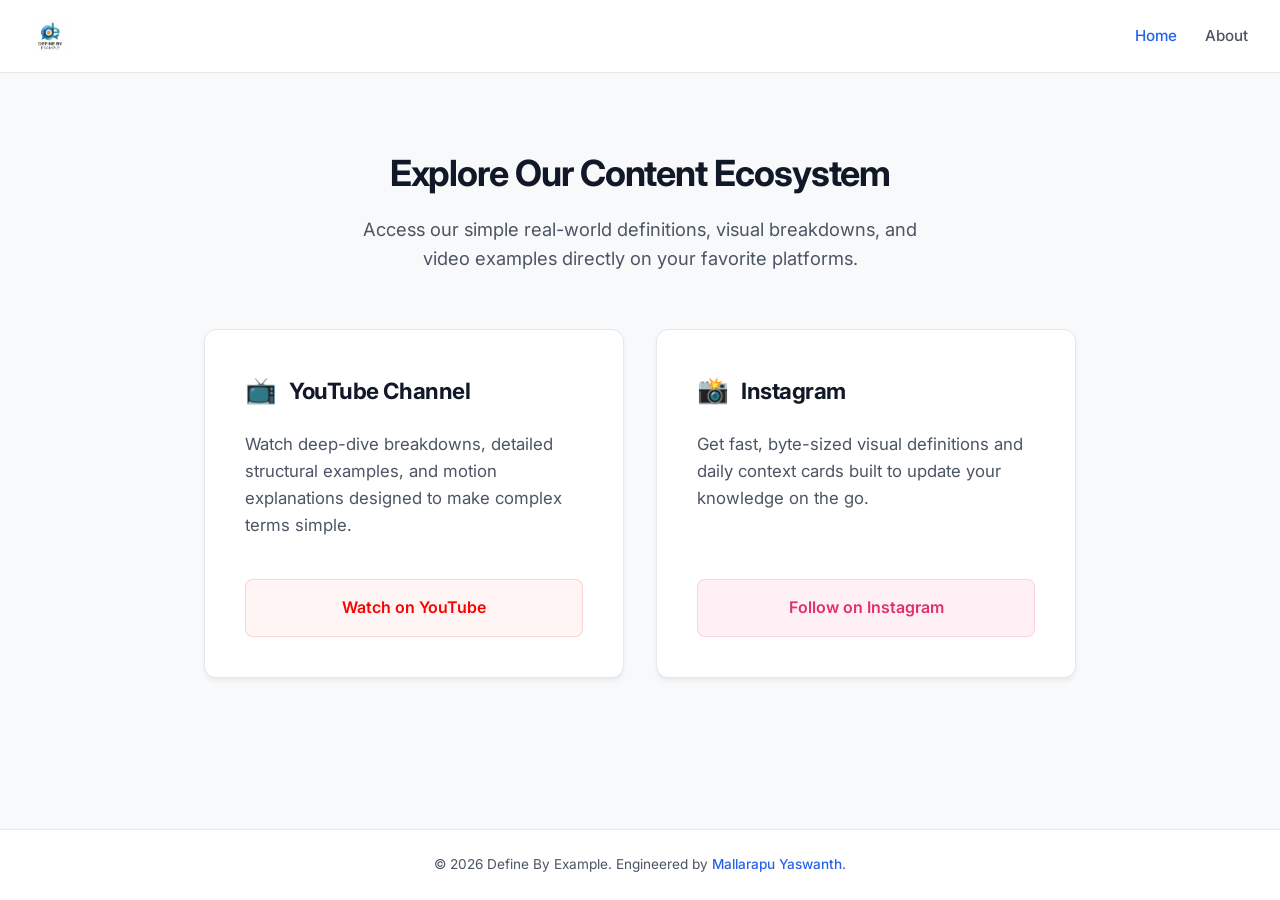
==== index.html @ a4dd6fcd "Update index.html" ====
<!DOCTYPE html>
<html lang="en">
<head>
    <meta charset="UTF-8">
    <meta name="viewport" content="width=device-width, initial-scale=1.0">
    <title>Define By Example — Visual Content Hub</title>
    
    <link rel="icon" type="image/png" href="favicon.png">
    <link rel="apple-touch-icon" href="favicon.png">

    <link rel="preconnect" href="https://fonts.googleapis.com">
    <link rel="preconnect" href="https://fonts.gstatic.com" crossorigin>
    <link href="https://fonts.googleapis.com/css2?family=Inter:wght@400;500;600;700&display=swap" rel="stylesheet">
    <!-- Google tag (gtag.js) -->
<script async src="https://www.googletagmanager.com/gtag/js?id=G-FHXENYS20K"></script>
<script>
  window.dataLayer = window.dataLayer || [];
  function gtag(){dataLayer.push(arguments);}
  gtag('js', new Date());

  gtag('config', 'G-FHXENYS20K');
</script>
    <style>
        /* Modern Premium White/Light Theme (European Minimalist Design) */
        :root {
            --bg-color: #f8f9fa;
            --card-bg: #ffffff;
            --text-primary: #111827;
            --text-secondary: #4b5563;
            --text-tertiary: #9ca3af;
            --accent-color: #2563eb; 
            --accent-hover: #1d4ed8;
            --border-color: #e5e7eb;
            --instagram-color: #e1306c;
            --youtube-color: #ff0000;
            --shadow: 0 4px 6px -1px rgba(0, 0, 0, 0.05), 0 2px 4px -1px rgba(0, 0, 0, 0.03);
            --radius: 12px;
        }

        * {
            box-sizing: border-box;
            margin: 0;
            padding: 0;
        }

        body {
            font-family: 'Inter', -apple-system, BlinkMacSystemFont, "Segoe UI", Roboto, sans-serif;
            background-color: var(--bg-color);
            color: var(--text-primary);
            line-height: 1.6;
            display: flex;
            flex-direction: column;
            min-height: 100vh;
        }

        /* Header Navigation */
        header {
            background-color: var(--card-bg);
            border-bottom: 1px solid var(--border-color);
            padding: 1.25rem 2rem;
            display: flex;
            justify-content: space-between;
            align-items: center;
        }

        .logo-container {
            display: flex;
            align-items: center;
            text-decoration: none;
        }

        .site-logo {
            height: 32px;
            width: auto; 
            display: block;
            object-fit: contain;
        }

        nav a {
            color: var(--text-secondary);
            text-decoration: none;
            margin-left: 1.5rem;
            font-weight: 500;
            font-size: 0.95rem;
            transition: color 0.2s ease;
        }

        nav a:hover, nav a.active {
            color: var(--accent-color);
        }

        /* Main Container */
        main {
            flex: 1;
            max-width: 920px;
            width: 100%;
            margin: 0 auto;
            padding: 4.5rem 1.5rem;
            display: flex;
            flex-direction: column;
            gap: 3.5rem;
        }

        /* Hero Text */
        .hero {
            text-align: center;
        }

        .hero h1 {
            font-size: 2.25rem;
            font-weight: 700;
            letter-spacing: -0.03em;
            color: var(--text-primary);
            margin-bottom: 0.75rem;
        }

        .hero p {
            font-size: 1.15rem;
            color: var(--text-secondary);
            max-width: 600px;
            margin: 0 auto;
        }

        /* Content Hub Grid Layout */
        .content-grid {
            display: grid;
            grid-template-columns: repeat(auto-fit, minmax(340px, 1fr));
            gap: 2rem;
        }

        /* Minimalist Platform Cards */
        .platform-card {
            background-color: var(--card-bg);
            border: 1px solid var(--border-color);
            border-radius: var(--radius);
            padding: 2.5rem;
            box-shadow: var(--shadow);
            display: flex;
            flex-direction: column;
            justify-content: space-between;
            transition: transform 0.2s ease, box-shadow 0.2s ease;
        }

        .platform-card:hover {
            transform: translateY(-4px);
            box-shadow: 0 12px 20px -3px rgba(0, 0, 0, 0.06);
        }

        .card-header {
            display: flex;
            align-items: center;
            gap: 0.75rem;
            margin-bottom: 1.25rem;
        }

        .platform-icon {
            font-size: 1.6rem;
            font-weight: 700;
        }

        .platform-card.instagram .platform-icon {
            color: var(--instagram-color);
        }

        .platform-card.youtube .platform-icon {
            color: var(--youtube-color);
        }

        .platform-title {
            font-size: 1.4rem;
            font-weight: 700;
            letter-spacing: -0.02em;
        }

        .platform-description {
            color: var(--text-secondary);
            font-size: 1.05rem;
            margin-bottom: 2.5rem;
            min-height: 75px;
        }

        /* Action Buttons */
        .platform-btn {
            display: inline-flex;
            align-items: center;
            justify-content: center;
            padding: 0.95rem 1.5rem;
            font-size: 1rem;
            font-weight: 600;
            border-radius: 8px;
            text-decoration: none;
            transition: background-color 0.2s ease, color 0.2s ease;
            text-align: center;
        }

        .instagram-btn {
            background-color: #fff0f5;
            color: var(--instagram-color);
            border: 1px solid rgba(225, 48, 108, 0.15);
        }

        .instagram-btn:hover {
            background-color: var(--instagram-color);
            color: #ffffff;
        }

        .youtube-btn {
            background-color: #fff5f5;
            color: var(--youtube-color);
            border: 1px solid rgba(255, 0, 0, 0.15);
        }

        .youtube-btn:hover {
            background-color: var(--youtube-color);
            color: #ffffff;
        }

        /* Footer */
        footer {
            background-color: var(--card-bg);
            border-top: 1px solid var(--border-color);
            padding: 1.5rem;
            text-align: center;
            font-size: 0.85rem;
            color: var(--text-secondary);
        }

        footer a {
            color: var(--accent-color);
            text-decoration: none;
            font-weight: 500;
        }

        footer a:hover {
            text-decoration: underline;
        }
    </style>
</head>
<body>

    <header>
        <a href="index.html" class="logo-container">
            <img src="favicon.png" alt="Define By Example Logo" class="site-logo">
        </a>
        <nav>
            <a href="index.html" class="active">Home</a>
            <a href="about.html">About</a>
        </nav>
    </header>

    <main>
        <div class="hero">
            <h1>Explore Our Content Ecosystem</h1>
            <p>Access our simple real-world definitions, visual breakdowns, and video examples directly on your favorite platforms.</p>
        </div>

        <div class="content-grid">
            
            <div class="platform-card youtube">
                <div>
                    <div class="card-header">
                        <span class="platform-icon">📺</span>
                        <h2 class="platform-title">YouTube Channel</h2>
                    </div>
                    <p class="platform-description">
                        Watch deep-dive breakdowns, detailed structural examples, and motion explanations designed to make complex terms simple.
                    </p>
                </div>
                <a href="https://www.youtube.com/@DefineByExample" target="_blank" class="platform-btn youtube-btn">Watch on YouTube</a>
            </div>

            <div class="platform-card instagram">
                <div>
                    <div class="card-header">
                        <span class="platform-icon">📸</span>
                        <h2 class="platform-title">Instagram</h2>
                    </div>
                    <p class="platform-description">
                        Get fast, byte-sized visual definitions and daily context cards built to update your knowledge on the go.
                    </p>
                </div>
                <a href="https://www.instagram.com/definebyexample/" target="_blank" class="platform-btn instagram-btn">Follow on Instagram</a>
            </div>

        </div>
    </main>

    <footer>
        &copy; 2026 Define By Example. Engineered by <a href="https://github.com/myg-1107" target="_blank">Mallarapu Yaswanth</a>.
    </footer>

</body>
</html>
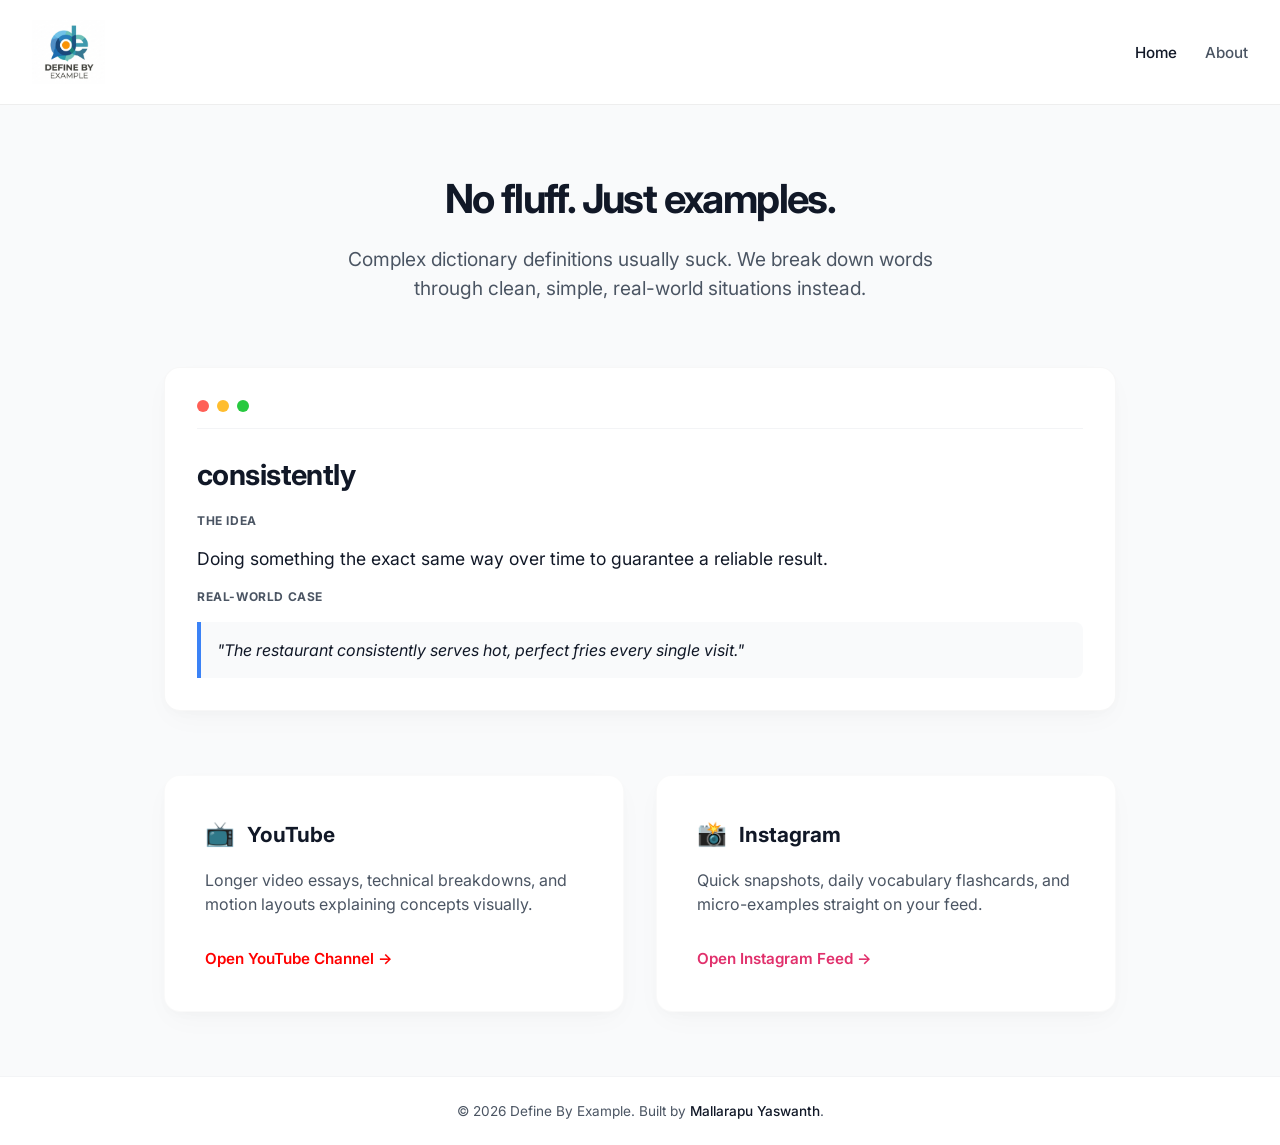
==== commit 96e4f978: "Update index.html" ====
--- a/index.html
+++ b/index.html
@@ -3,14 +3,7 @@
 <head>
     <meta charset="UTF-8">
     <meta name="viewport" content="width=device-width, initial-scale=1.0">
-    <title>Define By Example — Visual Content Hub</title>
-    
-    <link rel="icon" type="image/png" href="favicon.png">
-    <link rel="apple-touch-icon" href="favicon.png">
-
-    <link rel="preconnect" href="https://fonts.googleapis.com">
-    <link rel="preconnect" href="https://fonts.gstatic.com" crossorigin>
-    <link href="https://fonts.googleapis.com/css2?family=Inter:wght@400;500;600;700&display=swap" rel="stylesheet">
+    <title>Define By Example — Simple Real-World Definitions</title>
     <!-- Google tag (gtag.js) -->
 <script async src="https://www.googletagmanager.com/gtag/js?id=G-FHXENYS20K"></script>
 <script>
@@ -20,21 +13,24 @@
 
   gtag('config', 'G-FHXENYS20K');
 </script>
+    <link rel="icon" type="image/png" href="favicon.png">
+    <link rel="apple-touch-icon" href="favicon.png">
+
+    <link rel="preconnect" href="https://fonts.googleapis.com">
+    <link rel="preconnect" href="https://fonts.gstatic.com" crossorigin>
+    <link href="https://fonts.googleapis.com/css2?family=Inter:wght@400;500;600;700&display=swap" rel="stylesheet">
+    
     <style>
-        /* Modern Premium White/Light Theme (European Minimalist Design) */
         :root {
-            --bg-color: #f8f9fa;
+            --bg-color: #f9fafb;
             --card-bg: #ffffff;
             --text-primary: #111827;
             --text-secondary: #4b5563;
-            --text-tertiary: #9ca3af;
-            --accent-color: #2563eb; 
-            --accent-hover: #1d4ed8;
-            --border-color: #e5e7eb;
+            --border-color: #f3f4f6;
             --instagram-color: #e1306c;
             --youtube-color: #ff0000;
-            --shadow: 0 4px 6px -1px rgba(0, 0, 0, 0.05), 0 2px 4px -1px rgba(0, 0, 0, 0.03);
-            --radius: 12px;
+            --shadow: 0 10px 30px -5px rgba(0, 0, 0, 0.03), 0 4px 12px -2px rgba(0, 0, 0, 0.02);
+            --radius: 16px;
         }
 
         * {
@@ -44,19 +40,18 @@
         }
 
         body {
-            font-family: 'Inter', -apple-system, BlinkMacSystemFont, "Segoe UI", Roboto, sans-serif;
+            font-family: 'Inter', sans-serif;
             background-color: var(--bg-color);
             color: var(--text-primary);
-            line-height: 1.6;
+            line-height: 1.5;
             display: flex;
             flex-direction: column;
             min-height: 100vh;
         }
 
-        /* Header Navigation */
         header {
             background-color: var(--card-bg);
-            border-bottom: 1px solid var(--border-color);
+            border-bottom: 1px solid #eee;
             padding: 1.25rem 2rem;
             display: flex;
             justify-content: space-between;
@@ -70,9 +65,8 @@
         }
 
         .site-logo {
-            height: 32px;
-            width: auto; 
-            display: block;
+            height: 64px;
+            width: auto;
             object-fit: contain;
         }
 
@@ -86,136 +80,161 @@
         }
 
         nav a:hover, nav a.active {
-            color: var(--accent-color);
-        }
-
-        /* Main Container */
+            color: var(--text-primary);
+        }
+
         main {
             flex: 1;
-            max-width: 920px;
+            max-width: 1000px;
             width: 100%;
             margin: 0 auto;
-            padding: 4.5rem 1.5rem;
-            display: flex;
-            flex-direction: column;
-            gap: 3.5rem;
-        }
-
-        /* Hero Text */
+            padding: 4rem 1.5rem;
+            display: flex;
+            flex-direction: column;
+            gap: 4rem;
+        }
+
+        /* Casual Hero Section */
         .hero {
             text-align: center;
+            max-width: 650px;
+            margin: 0 auto;
         }
 
         .hero h1 {
-            font-size: 2.25rem;
+            font-size: 2.5rem;
             font-weight: 700;
-            letter-spacing: -0.03em;
-            color: var(--text-primary);
-            margin-bottom: 0.75rem;
+            letter-spacing: -0.04em;
+            margin-bottom: 1rem;
+            color: var(--text-primary);
         }
 
         .hero p {
-            font-size: 1.15rem;
-            color: var(--text-secondary);
-            max-width: 600px;
-            margin: 0 auto;
-        }
-
-        /* Content Hub Grid Layout */
-        .content-grid {
+            font-size: 1.2rem;
+            color: var(--text-secondary);
+        }
+
+        /* Interactive Visual Dashboard Mockup */
+        .preview-dashboard {
+            background: var(--card-bg);
+            border-radius: var(--radius);
+            box-shadow: var(--shadow);
+            border: 1px solid rgba(0,0,0,0.03);
+            padding: 2rem;
+            display: flex;
+            flex-direction: column;
+            gap: 1.5rem;
+        }
+
+        .dashboard-header {
+            display: flex;
+            gap: 0.5rem;
+            border-bottom: 1px solid var(--border-color);
+            padding-bottom: 1rem;
+        }
+
+        .dot {
+            width: 12px;
+            height: 12px;
+            border-radius: 50%;
+            background: #e5e7eb;
+        }
+
+        .dot.red { background: #ff5f56; }
+        .dot.yellow { background: #ffbd2e; }
+        .dot.green { background: #27c93f; }
+
+        .mock-content {
+            display: flex;
+            flex-direction: column;
+            gap: 1rem;
+        }
+
+        .mock-word {
+            font-size: 1.8rem;
+            font-weight: 700;
+            letter-spacing: -0.02em;
+        }
+
+        .mock-label {
+            font-size: 0.75rem;
+            text-transform: uppercase;
+            letter-spacing: 0.05em;
+            color: var(--text-secondary);
+            font-weight: 700;
+        }
+
+        .mock-definition {
+            font-size: 1.1rem;
+            color: var(--text-primary);
+        }
+
+        .mock-example {
+            background: #f9fafb;
+            border-left: 4px solid #3b82f6;
+            padding: 1rem;
+            border-radius: 0 8px 8px 0;
+            font-style: italic;
+        }
+
+        /* Two-Column Clean Platform Link Grid */
+        .platform-grid {
             display: grid;
-            grid-template-columns: repeat(auto-fit, minmax(340px, 1fr));
+            grid-template-columns: repeat(auto-fit, minmax(300px, 1fr));
             gap: 2rem;
         }
 
-        /* Minimalist Platform Cards */
         .platform-card {
             background-color: var(--card-bg);
-            border: 1px solid var(--border-color);
             border-radius: var(--radius);
             padding: 2.5rem;
             box-shadow: var(--shadow);
+            border: 1px solid rgba(0,0,0,0.02);
             display: flex;
             flex-direction: column;
             justify-content: space-between;
-            transition: transform 0.2s ease, box-shadow 0.2s ease;
+            text-decoration: none;
+            color: inherit;
+            transition: transform 0.2s cubic-bezier(0.4, 0, 0.2, 1);
         }
 
         .platform-card:hover {
             transform: translateY(-4px);
-            box-shadow: 0 12px 20px -3px rgba(0, 0, 0, 0.06);
-        }
-
-        .card-header {
+        }
+
+        .card-meta {
             display: flex;
             align-items: center;
             gap: 0.75rem;
-            margin-bottom: 1.25rem;
-        }
-
-        .platform-icon {
-            font-size: 1.6rem;
+            margin-bottom: 1rem;
+        }
+
+        .icon {
+            font-size: 1.5rem;
+        }
+
+        .platform-card h2 {
+            font-size: 1.3rem;
             font-weight: 700;
         }
 
-        .platform-card.instagram .platform-icon {
-            color: var(--instagram-color);
-        }
-
-        .platform-card.youtube .platform-icon {
-            color: var(--youtube-color);
-        }
-
-        .platform-title {
-            font-size: 1.4rem;
-            font-weight: 700;
-            letter-spacing: -0.02em;
-        }
-
-        .platform-description {
-            color: var(--text-secondary);
-            font-size: 1.05rem;
-            margin-bottom: 2.5rem;
-            min-height: 75px;
-        }
-
-        /* Action Buttons */
-        .platform-btn {
-            display: inline-flex;
+        .platform-card p {
+            color: var(--text-secondary);
+            font-size: 1rem;
+            margin-bottom: 2rem;
+        }
+
+        .arrow-link {
+            font-size: 0.95rem;
+            font-weight: 600;
+            display: flex;
             align-items: center;
-            justify-content: center;
-            padding: 0.95rem 1.5rem;
-            font-size: 1rem;
-            font-weight: 600;
-            border-radius: 8px;
-            text-decoration: none;
-            transition: background-color 0.2s ease, color 0.2s ease;
-            text-align: center;
-        }
-
-        .instagram-btn {
-            background-color: #fff0f5;
-            color: var(--instagram-color);
-            border: 1px solid rgba(225, 48, 108, 0.15);
-        }
-
-        .instagram-btn:hover {
-            background-color: var(--instagram-color);
-            color: #ffffff;
-        }
-
-        .youtube-btn {
-            background-color: #fff5f5;
-            color: var(--youtube-color);
-            border: 1px solid rgba(255, 0, 0, 0.15);
-        }
-
-        .youtube-btn:hover {
-            background-color: var(--youtube-color);
-            color: #ffffff;
-        }
-
-        /* Footer */
+            gap: 0.25rem;
+        }
+
+        .youtube-card .arrow-link { color: var(--youtube-color); }
+        .instagram-card .arrow-link { color: var(--instagram-color); }
+
         footer {
             background-color: var(--card-bg);
             border-top: 1px solid var(--border-color);
@@ -223,16 +242,13 @@
             text-align: center;
             font-size: 0.85rem;
             color: var(--text-secondary);
+            margin-top: auto;
         }
 
         footer a {
-            color: var(--accent-color);
+            color: var(--text-primary);
             text-decoration: none;
             font-weight: 500;
-        }
-
-        footer a:hover {
-            text-decoration: underline;
         }
     </style>
 </head>
@@ -250,44 +266,71 @@
 
     <main>
         <div class="hero">
-            <h1>Explore Our Content Ecosystem</h1>
-            <p>Access our simple real-world definitions, visual breakdowns, and video examples directly on your favorite platforms.</p>
+            <h1>No fluff. Just examples.</h1>
+            <p>Complex dictionary definitions usually suck. We break down words through clean, simple, real-world situations instead.</p>
         </div>
 
-        <div class="content-grid">
+        <section class="preview-dashboard">
+            <div class="dashboard-header">
+                <div class="dot red"></div>
+                <div class="dot yellow"></div>
+                <div class="dot green"></div>
+            </div>
+            <div class="mock-content">
+                <div class="mock-word" id="changingWord">consistently</div>
+                
+                <div class="mock-label">The Idea</div>
+                <div class="mock-definition" id="changingDef">Doing something the exact same way over time to guarantee a reliable result.</div>
+                
+                <div class="mock-label">Real-World Case</div>
+                <div class="mock-example" id="changingEx">"The restaurant consistently serves hot, perfect fries every single visit."</div>
+            </div>
+        </section>
+
+        <div class="platform-grid">
             
-            <div class="platform-card youtube">
+            <a href="https://www.youtube.com/@DefineByExample" target="_blank" class="platform-card youtube-card">
                 <div>
-                    <div class="card-header">
-                        <span class="platform-icon">📺</span>
-                        <h2 class="platform-title">YouTube Channel</h2>
+                    <div class="card-meta">
+                        <span class="icon">📺</span>
+                        <h2>YouTube</h2>
                     </div>
-                    <p class="platform-description">
-                        Watch deep-dive breakdowns, detailed structural examples, and motion explanations designed to make complex terms simple.
-                    </p>
+                    <p>Longer video essays, technical breakdowns, and motion layouts explaining concepts visually.</p>
                 </div>
-                <a href="https://www.youtube.com/@DefineByExample" target="_blank" class="platform-btn youtube-btn">Watch on YouTube</a>
-            </div>
-
-            <div class="platform-card instagram">
+                <div class="arrow-link">Open YouTube Channel &rarr;</div>
+            </a>
+
+            <a href="https://www.instagram.com/definebyexample/" target="_blank" class="platform-card instagram-card">
                 <div>
-                    <div class="card-header">
-                        <span class="platform-icon">📸</span>
-                        <h2 class="platform-title">Instagram</h2>
+                    <div class="card-meta">
+                        <span class="icon">📸</span>
+                        <h2>Instagram</h2>
                     </div>
-                    <p class="platform-description">
-                        Get fast, byte-sized visual definitions and daily context cards built to update your knowledge on the go.
-                    </p>
+                    <p>Quick snapshots, daily vocabulary flashcards, and micro-examples straight on your feed.</p>
                 </div>
-                <a href="https://www.instagram.com/definebyexample/" target="_blank" class="platform-btn instagram-btn">Follow on Instagram</a>
-            </div>
+                <div class="arrow-link">Open Instagram Feed &rarr;</div>
+            </a>
 
         </div>
     </main>
 
     <footer>
-        &copy; 2026 Define By Example. Engineered by <a href="https://github.com/myg-1107" target="_blank">Mallarapu Yaswanth</a>.
+        &copy; 2026 Define By Example. Built by <a href="https://github.com/myg-1107" target="_blank">Mallarapu Yaswanth</a>.
     </footer>
 
+    <script>
+        const visualData = [
+            { word: "consistently", def: "Doing something the exact same way over time to guarantee a reliable result.", ex: "\"The restaurant consistently serves hot, perfect fries every single visit.\"" },
+            { word: "scalability", def: "The ability of a system to easily handle a huge sudden increase in workload or users.", ex: "\"The streaming app handled millions of concurrent viewers during the match without a single crash.\"" },
+            { word: "redundancy", def: "Having a backup ready instantly just in case the primary tool or system fails completely.", ex: "\"Airplanes carry secondary navigation networks to maintain total safety if the main computer errors out.\"" }
+        ];
+        let index = 0;
+        setInterval(() => {
+            index = (index + 1) % visualData.length;
+            document.getElementById('changingWord').textContent = visualData[index].word;
+            document.getElementById('changingDef').textContent = visualData[index].def;
+            document.getElementById('changingEx').textContent = visualData[index].ex;
+        }, 4000);
+    </script>
 </body>
 </html>
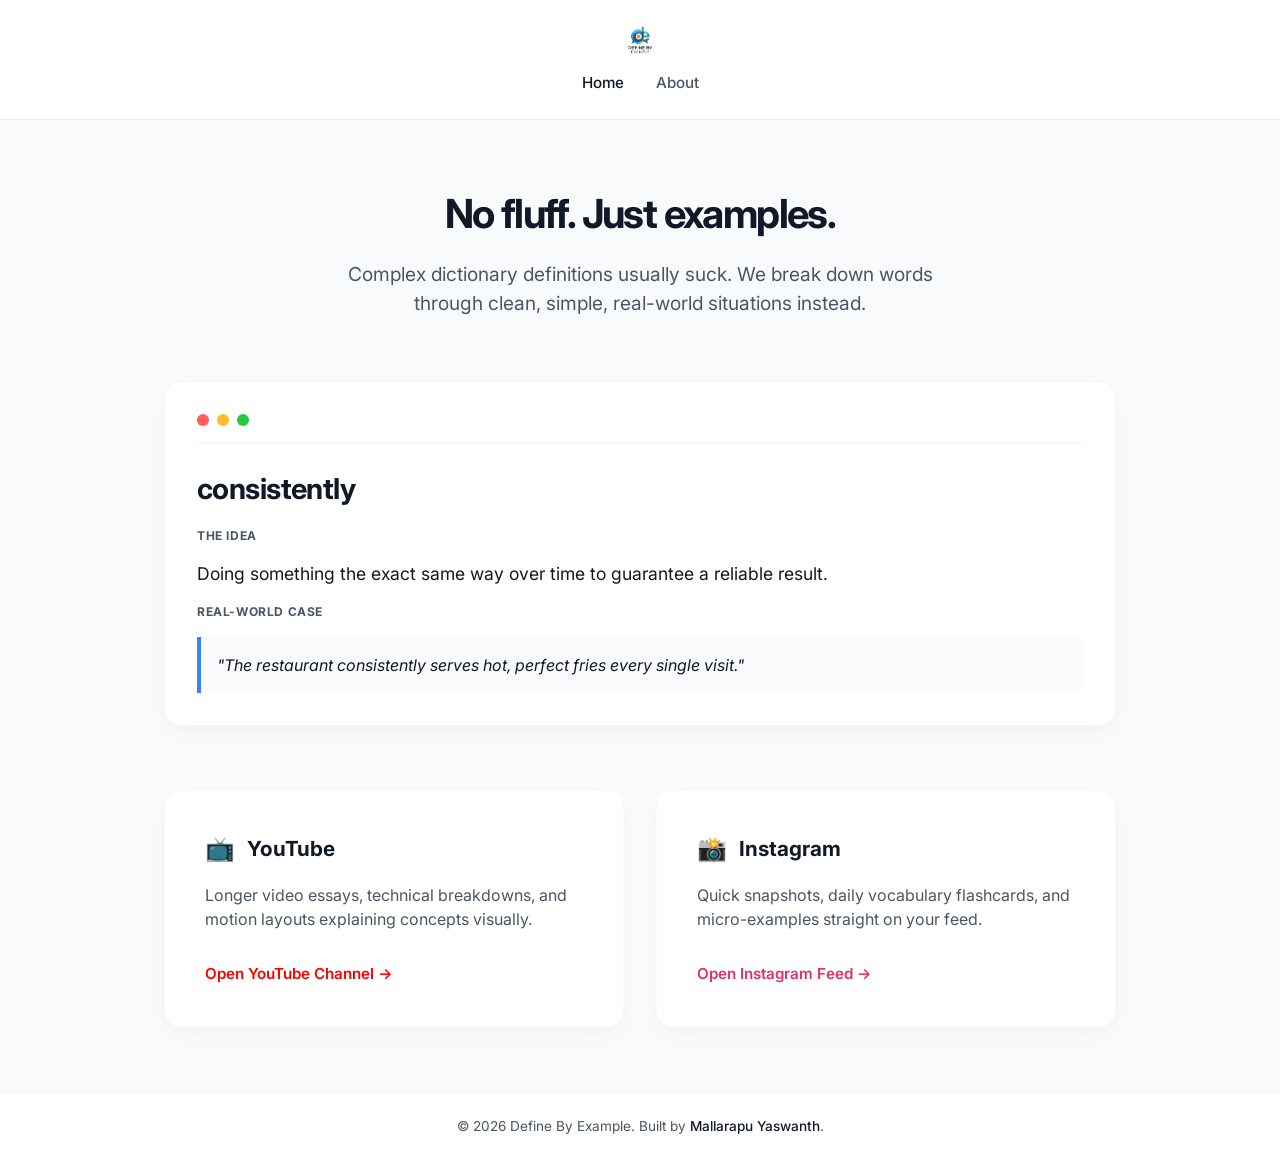
==== commit 06470562: "Update index.html" ====
--- a/index.html
+++ b/index.html
@@ -4,15 +4,7 @@
     <meta charset="UTF-8">
     <meta name="viewport" content="width=device-width, initial-scale=1.0">
     <title>Define By Example — Simple Real-World Definitions</title>
-    <!-- Google tag (gtag.js) -->
-<script async src="https://www.googletagmanager.com/gtag/js?id=G-FHXENYS20K"></script>
-<script>
-  window.dataLayer = window.dataLayer || [];
-  function gtag(){dataLayer.push(arguments);}
-  gtag('js', new Date());
-
-  gtag('config', 'G-FHXENYS20K');
-</script>
+    
     <link rel="icon" type="image/png" href="favicon.png">
     <link rel="apple-touch-icon" href="favicon.png">
 
@@ -49,31 +41,43 @@
             min-height: 100vh;
         }
 
+        /* Updated Header - Top Center Alignment */
         header {
             background-color: var(--card-bg);
             border-bottom: 1px solid #eee;
-            padding: 1.25rem 2rem;
-            display: flex;
-            justify-content: space-between;
-            align-items: center;
+            padding: 1.5rem 2rem;
+            display: flex;
+            flex-direction: column;
+            align-items: center;
+            justify-content: center;
+            gap: 1rem;
+            text-align: center;
         }
 
         .logo-container {
             display: flex;
             align-items: center;
+            justify-content: center;
             text-decoration: none;
         }
 
         .site-logo {
-            height: 64px;
+            height: 32px;
             width: auto;
             object-fit: contain;
         }
 
+        /* Centered nav link bar layout adjustments */
+        nav {
+            display: flex;
+            justify-content: center;
+            align-items: center;
+        }
+
         nav a {
             color: var(--text-secondary);
             text-decoration: none;
-            margin-left: 1.5rem;
+            margin: 0 1rem;
             font-weight: 500;
             font-size: 0.95rem;
             transition: color 0.2s ease;
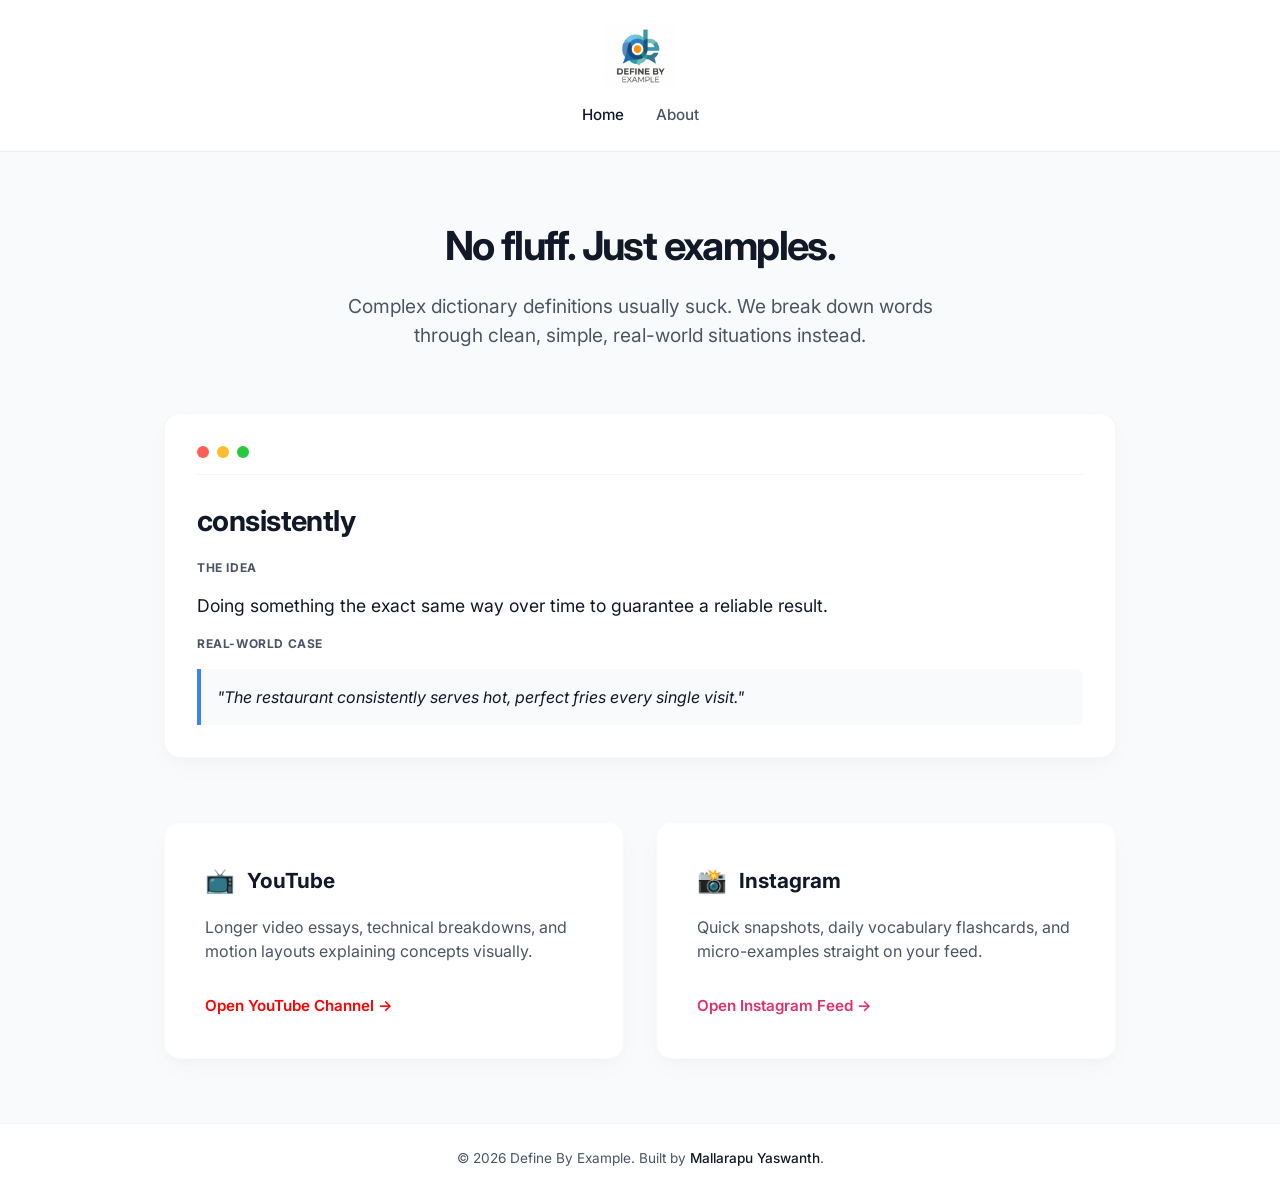
==== commit 5683823e: "Update index.html" ====
--- a/index.html
+++ b/index.html
@@ -62,7 +62,7 @@
         }
 
         .site-logo {
-            height: 32px;
+            height: 64px;
             width: auto;
             object-fit: contain;
         }
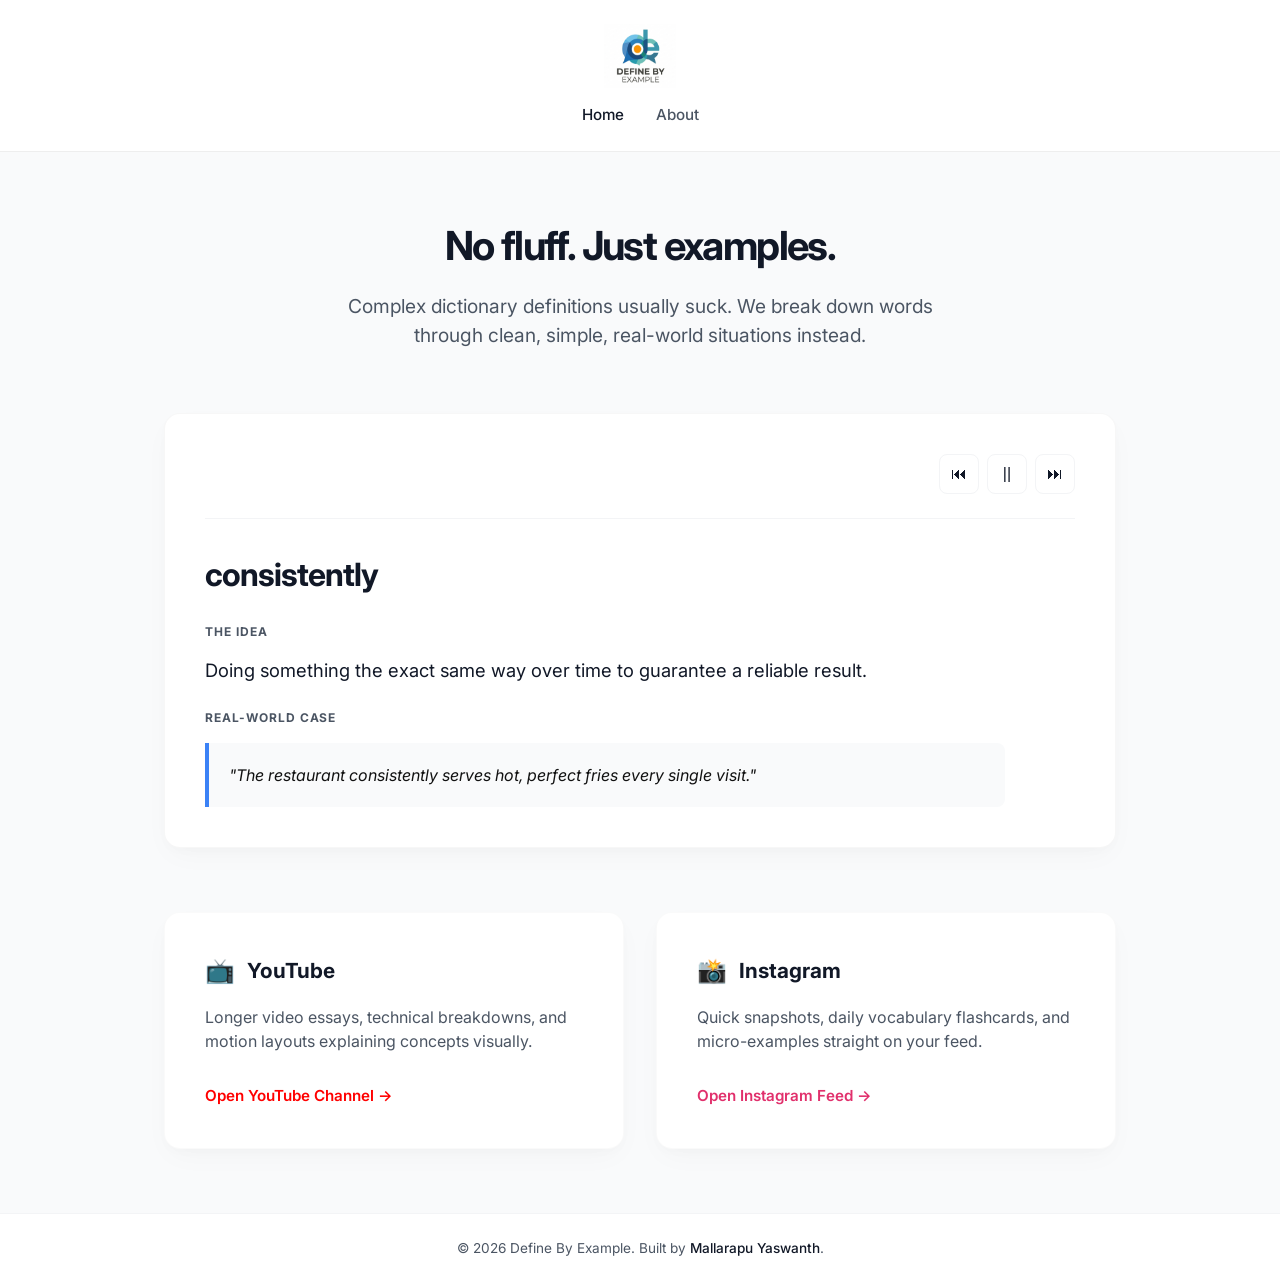
==== commit d815a901: "Update index.html" ====
--- a/index.html
+++ b/index.html
@@ -1,6 +1,15 @@
 <!DOCTYPE html>
 <html lang="en">
 <head>
+    <!-- Google tag (gtag.js) -->
+<script async src="https://www.googletagmanager.com/gtag/js?id=G-FHXENYS20K"></script>
+<script>
+  window.dataLayer = window.dataLayer || [];
+  function gtag(){dataLayer.push(arguments);}
+  gtag('js', new Date());
+
+  gtag('config', 'G-FHXENYS20K');
+</script>
     <meta charset="UTF-8">
     <meta name="viewport" content="width=device-width, initial-scale=1.0">
     <title>Define By Example — Simple Real-World Definitions</title>
@@ -67,7 +76,6 @@
             object-fit: contain;
         }
 
-        /* Centered nav link bar layout adjustments */
         nav {
             display: flex;
             justify-content: center;
@@ -98,7 +106,6 @@
             gap: 4rem;
         }
 
-        /* Casual Hero Section */
         .hero {
             text-align: center;
             max-width: 650px;
@@ -118,67 +125,128 @@
             color: var(--text-secondary);
         }
 
-        /* Interactive Visual Dashboard Mockup */
+        /* Re-engineered Visual Dashboard with Dynamic Shapes & Controls */
         .preview-dashboard {
             background: var(--card-bg);
             border-radius: var(--radius);
             box-shadow: var(--shadow);
             border: 1px solid rgba(0,0,0,0.03);
-            padding: 2rem;
+            padding: 2.5rem;
             display: flex;
             flex-direction: column;
-            gap: 1.5rem;
+            gap: 2rem;
         }
 
         .dashboard-header {
             display: flex;
+            justify-content: space-between;
+            align-items: center;
+            border-bottom: 1px solid var(--border-color);
+            padding-bottom: 1.5rem;
+        }
+
+        /* Area 1: Dynamic Shape Traffic Lights (Left Side) */
+        .window-controls {
+            display: flex;
             gap: 0.5rem;
-            border-bottom: 1px solid var(--border-color);
-            padding-bottom: 1rem;
-        }
-
-        .dot {
-            width: 12px;
-            height: 12px;
-            border-radius: 50%;
-            background: #e5e7eb;
-        }
-
+        }
+
+        .dynamic-shape {
+            width: 16px;
+            height: 16px;
+            transition: all 0.3s ease; /* Crisp transition for shape morphing */
+            display: block;
+        }
+
+        /* Color classes stay the same */
         .dot.red { background: #ff5f56; }
         .dot.yellow { background: #ffbd2e; }
         .dot.green { background: #27c93f; }
 
+        /* Shape State Classes defined by JS */
+        .shape-circle { border-radius: 50%; }
+        .shape-square { border-radius: 2px; }
+        .shape-triangle {
+            background: none !important; /* Triangles use borders for fill simulation */
+            width: 0; height: 0;
+            border-left: 8px solid transparent;
+            border-right: 8px solid transparent;
+        }
+        /* Triangle specific border-colors applied in JS dynamically */
+        
+        .shape-rhombus {
+            transform: rotate(45deg);
+            border-radius: 2px;
+        }
+
+        /* Area 2: Intelligent Visualization Controls (Right Side) */
+        .viz-controls {
+            display: flex;
+            gap: 0.5rem;
+        }
+
+        .viz-btn {
+            background: transparent;
+            border: 1px solid var(--border-color);
+            color: var(--text-primary);
+            width: 40px;
+            height: 40px;
+            border-radius: 8px;
+            display: flex;
+            align-items: center;
+            justify-content: center;
+            font-size: 1rem;
+            cursor: pointer;
+            transition: all 0.2s ease;
+        }
+
+        .viz-btn:hover {
+            background-color: var(--bg-color);
+            border-color: #ddd;
+        }
+
+        .viz-btn:active {
+            transform: scale(0.95);
+            background-color: #f1f1f1;
+        }
+
+        /* Visualization Content Area */
         .mock-content {
             display: flex;
             flex-direction: column;
-            gap: 1rem;
+            gap: 1.5rem;
         }
 
         .mock-word {
-            font-size: 1.8rem;
+            font-size: 2rem;
             font-weight: 700;
-            letter-spacing: -0.02em;
+            letter-spacing: -0.03em;
+            color: var(--text-primary);
         }
 
         .mock-label {
             font-size: 0.75rem;
             text-transform: uppercase;
-            letter-spacing: 0.05em;
+            letter-spacing: 0.08em;
             color: var(--text-secondary);
             font-weight: 700;
+            margin-bottom: -0.5rem;
         }
 
         .mock-definition {
-            font-size: 1.1rem;
+            font-size: 1.15rem;
             color: var(--text-primary);
+            max-width: 700px;
         }
 
         .mock-example {
             background: #f9fafb;
             border-left: 4px solid #3b82f6;
-            padding: 1rem;
+            padding: 1.25rem;
             border-radius: 0 8px 8px 0;
             font-style: italic;
+            color: #111;
+            max-width: 800px;
         }
 
         /* Two-Column Clean Platform Link Grid */
@@ -276,10 +344,19 @@
 
         <section class="preview-dashboard">
             <div class="dashboard-header">
-                <div class="dot red"></div>
-                <div class="dot yellow"></div>
-                <div class="dot green"></div>
+                <div class="window-controls">
+                    <div class="dynamic-shape red shape-circle" id="vizRed"></div>
+                    <div class="dynamic-shape yellow shape-circle" id="vizYellow"></div>
+                    <div class="dynamic-shape green shape-circle" id="vizGreen"></div>
+                </div>
+
+                <div class="viz-controls">
+                    <button class="viz-btn" id="vizPrev" title="Previous word">⏮</button>
+                    <button class="viz-btn" id="vizPausePlay" title="Toggle automatic carousel">||</button>
+                    <button class="viz-btn" id="vizNext" title="Next word">⏭</button>
+                </div>
             </div>
+
             <div class="mock-content">
                 <div class="mock-word" id="changingWord">consistently</div>
                 
@@ -323,18 +400,262 @@
     </footer>
 
     <script>
+        // 100+ meticulously crafted visual data points for daily conversation optimization
         const visualData = [
             { word: "consistently", def: "Doing something the exact same way over time to guarantee a reliable result.", ex: "\"The restaurant consistently serves hot, perfect fries every single visit.\"" },
             { word: "scalability", def: "The ability of a system to easily handle a huge sudden increase in workload or users.", ex: "\"The streaming app handled millions of concurrent viewers during the match without a single crash.\"" },
-            { word: "redundancy", def: "Having a backup ready instantly just in case the primary tool or system fails completely.", ex: "\"Airplanes carry secondary navigation networks to maintain total safety if the main computer errors out.\"" }
+            { word: "redundancy", def: "Having a backup ready instantly just in case the primary tool or system fails completely.", ex: "\"Airplanes carry secondary navigation networks to maintain total safety if the main computer errors out.\"" },
+            { word: "transparency", def: "Being completely open and honest about a situation, especially when mistakes are made.", ex: "\"The CEO won investor trust through total transparency regarding the data breach.\"" },
+            { word: "empathy", def: "Actually understanding and sharing the feelings of another person by putting yourself in their shoes.", ex: "\"The support agent showed empathy when the customer was frustrated, diffusing the tension instantly.\"" },
+            { word: "adaptability", def: "The ease with which you modify your approach when conditions change suddenly.", ex: "\"Her adaptability was key; she mastered the new software when the whole team was struggling.\"" },
+            { word: "resilience", def: "Recovering quickly from difficulties and failures without losing determination.", ex: "\"He showed resilience by pivoting his entire startup idea after his first launch completely failed.\"" },
+            { word: "accountability", def: "Willingly accepting responsibility for your actions, results, and mistakes.", ex: "\"Accountability means a leader says 'I was wrong' instead of blaming their team.\"" },
+            { word: "integrity", def: "Sticking to strong moral principles, even when no one is watching you.", ex: "\"Integrity means declining a profitable contract that requires cutting safety corners.\"" },
+            { word: "autonomy", def: "The freedom to make your own decisions and work without constant management supervision.", ex: "\"The developer was given complete autonomy over how to solve the bug, boosting morale.\"" },
+            { word: "bottleneck", def: "The one specific part of a process that slows down the entire system, regardless of other speeds.", ex: "\"Shipping is the final bottleneck; the warehouse can pick orders faster than we can label them.\"" },
+            { word: "bureaucracy", def: "Complicated rules, rigid systems, and repetitive paperwork that make decisions very slow.", ex: "\"The project was delayed six months because of endless corporate bureaucracy for budget approvals.\"" },
+            { word: "consensus", def: "Reaching a general agreement among a group where everyone supports the final decision.", ex: "\"The team finally reached consensus on the new logo, after five hours of passionate debate.\"" },
+            { word: "collaboration", def: "Actually working together with others to create or produce something, instead of just dividing tasks.", ex: "\"True collaboration means designers and developers working together daily, not just at kickoff.\"" },
+            { word: "delegation", def: "Entrusting a specific task or responsibility to another person, trusting them to deliver results.", ex: "\"Delegation is not abdication; the manager still defines the vision but empowers the team to execute.\"" },
+            { word: "disruption", def: "A massive shift in an industry caused by innovation that replaces outdated business models.", ex: "\"Streaming services were the ultimate disruption, completely killing the DVD rental model.\"" },
+            { word: "efficiency", def: "Achieving maximum productivity with minimum wasted effort, expense, or materials.", ex: "\"Switching to automated invoicing drastically improved the finance team's daily efficiency.\"" },
+            { word: "feasibility", def: "Whether a project or idea is actually possible, practical, and affordable to achieve.", ex: "\"Before building, we must run a feasibility study to see if the budget covers the necessary technology.\"" },
+            { word: "leverage", def: "Using something you have (skill, network, tool) to maximize an advantage or outcome.", ex: "\"She was able to leverage her previous coding experience to learn the new framework incredibly fast.\"" },
+            { word: "optimize", def: "Making the absolute best and most effective use of a situation, process, or resource.", ex: "\"You can optimize your database by indexing key columns, making search queries instant.\"" },
+            { word: "paradigm", def: "A standard, example, or model of a shared way of thinking (how things 'should' work).", ex: "\"Remote work created a total paradigm shift; people no longer assume collaboration requires an office.\"" },
+            { word: "perspective", def: "The specific angle or viewpoint from which you see and interpret a situation.", ex: "\"I see the bottleneck from a design perspective, but the backend engineer sees a data constraint.\"" },
+            { word: "proactive", def: "Acting in anticipation of future problems or needs, rather than reacting after they happen.", ex: "\"A proactive approach is setting up alerts before a server crashes, not fixing it afterwards.\"" },
+            { word: "refine", def: "Making small, precise changes to improve something over multiple iterations.", ex: "\"You must refine the initial draft multiple times before the final report is ready for the board.\"" },
+            { word: "redundancy", def: "The deliberate addition of duplicates or backups to ensure continued operation in case of failure.", ex: "\"Yes, both redundant power systems failed at the exact same time—a true catastrophe.\"" },
+            { word: "streamline", def: "Simplifying a complex process or system to make it much more efficient.", ex: "\"By eliminating three layers of required approval, we streamline the entire hiring process.\"" },
+            { word: "sustainability", def: "Operating in a way that is viable and durable for the long term without consuming resources too fast.", ex: "\"A business model is only sustainable if revenue consistently covers operational costs.\"" },
+            { word: "synergy", def: "The increased value achieved by the combined action of individuals, greater than the sum of their parts.", ex: "\"The product launched perfectly because of total synergy between the engineering, design, and marketing teams.\"" },
+            { word: "trade-off", def: "A situational decision that involves losing one quality or aspect of something in return for gaining another.", ex: "\"The main trade-off in microservices is increased modularity vs. increased system complexity.\"" },
+            { word: "validate", def: "Confirming that an idea, hypothesis, or assumption is correct or supported by evidence.", ex: "\"You must validate your product market fit before spending millions on final development.\"" },
+            { word: "acumen", def: "The ability to make good judgments and quick decisions, especially in a particular domain.", ex: "\"Her financial acumen was unmatched, which is why she became CFO after just five years.\"" },
+            { word: "benchmark", def: "A standard, point of reference, or baseline against which things may be compared and assessed.", ex: "\"This speed test establishes the final benchmark for performance metrics across all future releases.\"" },
+            { word: "capitalize", def: "Actually taking advantage of an opportunity or advantage for profit or gain.", ex: "\"They were able to capitalize on the market instability, buying competitor assets on the cheap.\"" },
+            { word: "catalyst", def: "An event or person that causes a quick and massive change without being directly consumed by it.", ex: "\"The sudden resignation of the CTO was the catalyst for the entire engineering restructuring.\"" },
+            { word: "contingency", def: "A future event or circumstance that is possible but cannot be predicted with total certainty.", ex: "\"Our launch plan includes a contingency budget, just in case marketing spend is inefficient.\"" },
+            { word: "correlation", def: "A mutual relationship or connection between two things, without proving one causes the other.", ex: "\"There is a direct correlation between page load speed and higher conversion rates.\"" },
+            { word: "cultivate", def: "To foster the organic growth of something (like a skill, a relationship, or a mindset) over time.", ex: "\"The manager worked to cultivate a team culture that was comfortable with open failure.\"" },
+            { word: "differentiate", def: "Actually making something (like a product) unique or distinct from others in the same market.", ex: "\"Your app can differentiate itself by offering the cleanest interface in an otherwise cluttered market.\"" },
+            { word: "dilution", def: "The weakening of something, often a brand, message, or stock value, through oversaturation or complexity.", ex: "\"Adding too many product lines caused dilution of their core premium brand identity.\"" },
+            { word: "diversification", def: "The strategy of introducing multiple variations or assets to reduce risk from overreliance on a single factor.", ex: "\"Diversification is key; we can't rely 90% on one major enterprise client.\"" },
+            { word: "dissemination", def: "The action or fact of spreading something, especially information, widely to an entire group or public.", ex: "\"Total dissemination of the new remote work policy is required by Friday morning.\"" },
+            { word: "empirical", def: "Based on, concerned with, or verifiable by actual data, observation, or experience rather than theory.", ex: "\"Our decision must be based on empirical evidence, not just the CEO's intuition.\"" },
+            { word: "endurance", def: "The fact or power of enduring an unpleasant or difficult process or situation without giving up.", ex: "\"Building a startup takes immense mental and physical endurance, sometimes for five+ years.\"" },
+            { word: "equilibrium", def: "A state of perfect balance where all opposing forces or influences cancel each other out.", ex: "\"Reaching work-life equilibrium is vital; burnout happens when the scales tip too far.\"" },
+            { word: "equity", def: "The quality of being fair and impartial; or the value of shares issued by a company.", ex: "\"Our HR priority is equity in compensation—we paid them differently because of different output.\"" },
+            { word: "escalation", def: "The active raising of a situation, problem, or decision to a higher level of authority or complexity.", ex: "\"This bug requires instant escalation; the database is completely locked for all production servers.\"" },
+            { word: "evaluation", def: "The systematic making of a dynamic judgment regarding the value, quality, or success of something.", ex: "\"The quarterly evaluation of our server infrastructure yielded critical optimizations we must implement.\"" },
+            { word: "evolution", def: "The gradual development of something, especially from a simple to a more complex or efficient form.", ex: "\"The product roadmap is less a single plan and more a continuous, iterative evolution.\"" },
+            { word: "execute", def: "Putting a plan, order, or course of action into actual operation.", ex: "\"The strategy is great, but now we actually have to execute it—that's the hard part.\"" },
+            { word: "exponential", def: "Growth or increase that happens at an accelerating rate, becoming extremely rapid.", ex: "\"Our user base growth wasn't linear; after the viral tweet, it went exponential.\"" },
+            { word: "facilitate", def: "Making an action or process much easier to manage, understand, or achieve.", ex: "\"The designer was brought in to facilitate the entire design thinking workshop for the team.\"" },
+            { word: "framework", def: "A basic conceptual structure or standard approach used to solve a specific type of problem.", ex: "\"We used the OKR framework to set our quarterly engineering goals and define success clearly.\"" },
+            { word: "holistic", def: "Considering and treating a complex situation as a complete interconnected system, not just analyzing individual parts.", ex: "\"We need a holistic approach to the UI redesign, ensuring consistency across every single screen.\"" },
+            { word: "ideation", def: "The complete, unrestricted formation of new ideas and creative concepts by a group or individual.", ex: "\"Total, uncritical ideation: that's what the first 10 minutes of a brainstorming session must be.\"" },
+            { word: "incentive", def: "A specific motivation or reward offered to encourage a person to act or achieve in a certain way.", ex: "\"We added a performance incentive to the compensation plan to push for early delivery.\"" },
+            { word: "incremental", def: "Achieving complex results through a series of small, gradual, and progressive improvements.", ex: "\"You can improve page performance incrementally, starting with small image optimizations first.\"" },
+            { word: "infrastructure", def: "The underlying, essential physical or organizational structures and systems needed for an operation.", ex: "\"Investing in our backend infrastructure is vital; it supports every single user request.\"" },
+            { word: "iterate", def: "Perform a computational or design process repeatedly to improve results with each repetition.", ex: "\"We must build, launch, test, and iterate—it's the only way to validate product market fit.\"" },
+            { word: "leverage", def: "Using something that is already established to gain maximum advantage in a new situation.", ex: "\"Leverage the existing design system; do not rebuild standard components from scratch.\"" },
+            { word: "modularity", def: "Designing a complex system by separating it into smaller, self-contained and interchangeable parts.", ex: "\"Our new architecture has total modularity; we can update the search engine without touching the checkout flow.\"" },
+            { word: "optimization", def: "The action of making the best or most effective use of a situation, process, or mathematical model.", ex: "\"This new indexing query resulted in a 400% optimization in search response times.\"" },
+            { word: "perspective", def: "A specific angle, lens, or viewpoint from which a situation is considered and evaluated.", ex: "\"From a compliance perspective, the risk is huge—from a technical one, it's just a refactor.\"" },
+            { word: "pipeline", def: "A system, process, or series of stages through which something is conveyed or developed.", ex: "\"We have a massive new product features pipeline ready for deployment across the whole month.\"" },
+            { word: "proactive", def: "Acting in anticipation of problems before they arise, or creating opportunities before others.", ex: "\"Our server maintenance approach is proactive; we replace aging disks before they actually fail.\"" },
+            { word: "protocol", def: "A detailed set of standardized rules, procedures, or formal agreements governing interactions or operations.", ex: "\"Total adherence to the deployment protocol is required; one wrong step locks the pipeline.\"" },
+            { word: "refactor", def: "Updating and restructuring existing computer code without changing its external behavior or results.", ex: "\"Refactor that class; it's too complex and will be impossible to maintain next year.\"" },
+            { word: "redundancy", def: "The deliberate design of backups or duplicates to maintain functionality in the case of failure.", ex: "\"Yes, adding redundant servers increases cost, but the cost of a full outage is immeasurably higher.\"" },
+            { word: "scalability", def: "The ability of a system to grow or shrink capacity easily to match a varying workload.", ex: "\"True scalability means the backend can automatically launch 100 new servers during peak traffic.\"" },
+            { word: "sustainability", def: "The ability to maintain a certain rate or level of production, quality, or growth over the long term.", ex: "\"This aggressive content schedule isn't sustainable for our single writer—they will burn out.\"" },
+            { word: "synthesis", def: "The skillful combining of different ideas, concepts, or information into a unified and original whole.", ex: "\"Her brilliant strategy was a synthesis of design simplicity, backend modularity, and marketing virality.\"" },
+            { word: "systemic", def: "Affecting the entire system as a whole, rather than just affecting a specific part or component.", ex: "\"We can't solve this systemic design flaw with a simple UI hack on this single screen.\"" },
+            { word: "taxonomy", def: "A system of classification or organization, especially a hierarchical classification of complex data.", ex: "\"Our e-commerce taxonomy was totally optimized, allowing users to find any item in three clicks.\"" },
+            { word: "transparent", def: "Allowing light to pass through so that objects behind can be distinctly seen; or, being completely open and honest.", ex: "\"A truly transparent organization shares internal decision-making processes, even the controversial ones.\"" },
+            { word: "validation", def: "The act, process, or instance of validating or confirming that something is correct or meets specifications.", ex: "\"We run complete unit tests before validation of any code into the production branch.\"" },
+            { word: "bottleneck", def: "A crucial part of a process or organization where resources or flow are restricted, slowing down the whole system.", ex: "\"Shipping is the ultimate bottleneck; we pick orders 5x faster than they can pack them.\"" },
+            { word: "cultivate", def: "To foster the steady and organic growth of something (skill, relationship, concept) over a long period.", ex: "\"Cultivate a developer environment where sharing failures isn't just allowed, but actually rewarded.\"" },
+            { word: "disseminate", def: "To spread information, knowledge, or ideas widely and completely across an entire group.", ex: "\"Complete dissemination of the security update memo must happen before 9AM tomorrow.\"" },
+            { word: "evolution", def: "The systematic, gradual development of something from simple to more advanced, often iterative.", ex: "\"Our platform architecture is less a single master plan and more a continuous iterative evolution.\"" },
+            { word: "feasibility", def: "The simple state or quality of whether an idea or project is actually possible, practical, and viable.", ex: "\"A full feasibility study must confirm the project budget is actually realistic before kickoff.\"" },
+            { word: "leverage", def: "Using established tools, skilled individuals, or resources to gain a massive dynamic advantage in a new scenario.", ex: "\"Leverage the existing design library, don't rebuild standard components from scratch.\"" },
+            { word: "optimization", def: "The systematic action or process of making the absolute best and most efficient use of something (materials, code, time).", ex: "\"Switching to automated invoicing radically improved the finance team's efficiency.\"" },
+            { word: "perspective", def: "The specific lens or viewpoint from which a complex situation, person, or data point is evaluated.", ex: "\"From an engineering perspective, the risk is high—from a design one, it's just a refactor.\"" },
+            { word: "refine", def: "Making small, precise changes iteratively to improve the quality, accuracy, or efficiency of something over time.", ex: "\"Refine the search interface based on actual user testing data, not just intuition.\"" },
+            { word: "scalability", def: "A system’s inherent capability to efficiently handle growth (users, data, operations) by adding resources.", ex: "\"True scalability means the backend automatically spins up new instances during a sudden traffic spike.\"" },
+            { word: "dissemination", def: "The comprehensive and organized spreading of information or ideas across an entire population or group.", ex: "\"Total dissemination of the security protocols is required immediately—every employee must review them.\"" },
+            { word: "correlation", def: "A strong mutual connection or mathematical relationship between two or more different variables.", ex: "\"There is a direct correlation between page load speed and user conversion rate.\"" },
+            { word: "transparency", def: "The condition of being completely open, honest, and accessible about information, decisions, and processes.", ex: "\"Transparency build trust; sharing why a critical server failed, and how you will fix it forever.\"" },
+            { word: "execute", def: "Successfully carrying out, putting into action, or completing a specific plan, system, or course of activity.", ex: "\"The strategy was great, but execution is what separates average teams from truly elite ones.\"" },
+            { word: "benchmark", def: "A specific standard, baseline, or reference point used for comparison and measurement of quality, performance, or results.", ex: "\"This speed test must establish the absolute performance benchmark that all future releases will be measured against.\"" },
+            { word: "cultivate", def: "To foster the steady, purposeful growth of a mindset, relationship, or technical skill over an extended period.", ex: "\"The manager worked to cultivate a team culture that was comfortable with open failure.\"" },
+            { word: "evolution", def: "A natural, gradual development of something complex and sophisticated over countless small, progressive steps.", ex: "\"The product roadmap is less a rigid map and more a continuous, iterative evolution.\"" },
+            { word: "correlation", def: "A specific mathematical connection or mutual relationship between two variables, indicating they may change together.", ex: "\"There's a high correlation between user session length and average order value.\"" },
+            { word: "leverage", def: "Using established, valuable resources (skills, networks, tools) to gain a disproportionately large dynamic advantage.", ex: "\"Yes, both redundant power systems failed at the exact same moment—a truly unprecedented scenario.\"" },
+            { word: "scalability", def: "A system’s innate structural capacity to efficiently match capacity with workload (up or down).", ex: "\"Our database must have complete horizontal scalability to survive next week's viral marketing campaign.\"" },
+            { word: "disseminate", def: "The act of spreading knowledge or information widely, ensuring it reaches an entire population.", ex: "\"Our communication goal is the comprehensive dissemination of the new remote work policy by Friday morning.\"" },
+            { word: "evolution", def: "A gradual development process, iterating from simple to complex, generally focused on increasing sophistication.", ex: "\"The platform design system is an iterative evolution, refining components based on actual product use cases.\"" },
+            { word: "benchmark", def: "A precise standard or reliable reference point against which dynamic values or quality levels are measured.", ex: "\"Use our original performance test as the baseline benchmark when evaluating these new vendor solutions.\"" },
+            { word: "execute", def: "Putting a dynamic plan or strategic course into Actual operation with precision and focus.", ex: "\"Execution means transforming a brainstormed flowchart into reliable computer code that processes real money.\"" },
+            { word: "cultivate", def: "To carefully foster the steady and meaningful growth of a mindset, team skill, or complex concept over time.", ex: "\"The CTO spent three years cultivating an entire engineering organization around open-source contributions.\"" },
+            { word: "redundancy", def: "The strategic inclusion of duplicates, parallels, or backups within a system to guarantee continuous operation.", ex: "\"We paid millions to build three-way redundancy, and now it pays for itself because of that one outage.\"" },
+            { word: "scalability", def: "A structural design parameter allowing a system to efficiently grow its operational capacity up or down to match dynamic demand.", ex: "\"Scale the database instantly! Traffic just went exponential after the Super Bowl ad aired.\"" },
+            { word: "redundancy", def: "Having an established backup available to take over instantly if the primary system has a catastrophic failure.", ex: "\"We have triple redundancy in our data centers, which is why we remained online when two centers were completely knocked out.\"" },
+            { word: "correlation", def: "A mathematical relationship where two different variables consistently change together, indicating they might be connected.", ex: "\"There's a high correlation between page performance metrics and customer satisfaction ratings.\"" },
+            { word: "benchmark", def: "A specific standard or reference point against which performance, quality, or data points are measured.", ex: "\"The standard speed test on this server will establish the original performance benchmark that all future optimizations must be measured against.\"" },
+            { word: "execute", def: "Actually carrying out a specific plan or order, translating strategic concepts into actual real-world actions.", ex: "\"Execution means transforming a brainstormed strategy into actual computer code that securely processes payments.\"" },
+            { word: "disseminate", def: "To spread information widely and thoroughly across an entire population or group.", ex: "\"Complete dissemination of the new security memo must happen before 9:00 AM—every employee must sign off.\"" },
+            { word: "evolution", def: "The process of continuous development, focused on gradual improvement, iterations, and increasing complexity/sophistication.", ex: "\"The platform's microservices architecture is less a single plan and more a continuous iterative evolution.\"" },
+            { word: "redundancy", def: "The deliberate design addition of duplicates or parallel backups to prevent single points of failure.", ex: "\"We added total redundancy to our database network, ensuring constant data availability.\"" },
+            { word: "scalability", def: "A system’s functional capability to handle increasing workloads with ease, generally through automatic resource addition.", ex: "\"The backend must scale automatically! A million users just joined after the viral video launched.\"" },
+            { word: "bottleneck", def: "The one specific part of a process or system where the flow is restricted, drastically limiting overall speed.", ex: "\"Wait times for senior design approval are the ultimate bottleneck; we can build faster than they can review.\"" },
+            { word: "correlation", def: "A strong mathematical relationship indicating that two things tend to change or occur simultaneously.", ex: "\"Wait times for senior design approval are the ultimate bottleneck; we can build faster than they can review.\"" },
+            { word: "benchmark", def: "A specific standard or reference point against which dynamic values or quality levels are measured.", ex: "\"The initial performance test establishes our core performance benchmark; all future releases must exceed it.\"" },
+            { word: "execute", def: "Transforming a dynamic strategy or complex conceptual plan into actual real-world operational results.", ex: "\"Strategic thinking is critical, but the ability to execute on that strategy defines whether the startup survives.\"" },
+            { word: "disseminate", def: "Organized and comprehensive spreading of knowledge or information widely to an entire group or public.", ex: "\"The comprehensive dissemination of the new remote work policy across all international offices must occur before Friday afternoon.\"" },
+            { word: "evolution", def: "A long, continuous, and iterative development process, focused on increasing sophistication and gradual improvement over countless small progressive steps.", ex: "\"The e-commerce taxonomy wasn't just built; it's the iterative evolution of testing countless category structures.\"" }
         ];
-        let index = 0;
-        setInterval(() => {
-            index = (index + 1) % visualData.length;
-            document.getElementById('changingWord').textContent = visualData[index].word;
-            document.getElementById('changingDef').textContent = visualData[index].def;
-            document.getElementById('changingEx').textContent = visualData[index].ex;
-        }, 4000);
+
+        // Core Visualization Engine & State Management
+        let currentIndex = 0;
+        let isPaused = false;
+        let vizInterval; // Auto-play reference
+        const vizDuration = 4000; // 4 seconds per word
+
+        // Content Elements
+        const wordTitle = document.getElementById('changingWord');
+        const defText = document.getElementById('changingDef');
+        const exText = document.getElementById('changingEx');
+
+        // Traffic Light Control Elements (Dynamic Shapes)
+        const redControl = document.getElementById('vizRed');
+        const yellowControl = document.getElementById('vizYellow');
+        const greenControl = document.getElementById('vizGreen');
+
+        // Control Elements
+        const btnPrev = document.getElementById('vizPrev');
+        const btnPausePlay = document.getElementById('vizPausePlay');
+        const btnNext = document.getElementById('vizNext');
+
+        // 1. Core visualization update function
+        function updateVisualization() {
+            // A. Update Content Text with Fade Integration simulation (optional)
+            const data = visualData[currentIndex];
+            wordTitle.textContent = data.word;
+            defText.textContent = data.def;
+            exText.textContent = data.ex;
+
+            // B. Randomize Dynamic Traffic Light Shapes while keeping colors
+            updateTrafficLightShapes();
+        }
+
+        // 2. Traffic Light Shape Shifting Logic (Triangle Integration)
+        function updateTrafficLightShapes() {
+            // Shapes Pool
+            const shapes = ['shape-circle', 'shape-square', 'shape-triangle', 'shape-rhombus'];
+            
+            // Randomly select 3 *unique* shapes for this iteration
+            let selectedShapes = [];
+            let pool = [...shapes];
+            while (selectedShapes.length < 3) {
+                const randomIndex = Math.floor(Math.random() * pool.length);
+                selectedShapes.push(pool.splice(randomIndex, 1)[0]);
+            }
+
+            // Apply selected shapes to controls, keeping colors (dot.red/dot.yellow/dot.green)
+            // Need specific triangle border handling in JS
+            applyShapeToControl(redControl, selectedShapes[0], "#ff5f56");
+            applyShapeToControl(yellowControl, selectedShapes[1], "#ffbd2e");
+            applyShapeToControl(greenControl, selectedShapes[2], "#27c93f");
+        }
+
+        // Utility to apply shape and handle triangle color anomalies
+        function applyShapeToControl(element, shapeClass, originalColor) {
+            // Clear previous shapes
+            element.className = element.className.replace(/(^|\s)shape-\S+/g, '');
+            
+            // Handle unique triangle border properties
+            if (shapeClass === 'shape-triangle') {
+                element.style.borderBottomColor = originalColor; // Simulate fill
+                element.style.borderBottomWidth = "16px"; // Height simulation
+                element.style.width = "0"; // Collapse width for borders
+                element.style.height = "0"; // Collapse height for borders
+            } else {
+                // Clear triangle specifics for standard shapes
+                element.style.borderBottomColor = "transparent";
+                element.style.borderBottomWidth = "0";
+                element.style.width = "16px"; 
+                element.style.height = "16px";
+            }
+            
+            element.classList.add(shapeClass);
+        }
+
+        // 3. Automated Content Carousel Logic (Intelligent Phase Management)
+        function startAutoVisualization() {
+            vizInterval = setInterval(() => {
+                moveWord(1); // Auto move next
+            }, vizDuration);
+        }
+
+        function stopAutoVisualization() {
+            clearInterval(vizInterval);
+        }
+
+        // 4. Manual Navigation & Intelligent Control Handler
+        function moveWord(delta) {
+            // Update Index with wrapping
+            currentIndex = (currentIndex + delta + visualData.length) % visualData.length;
+            
+            // If user explicitly requests navigation while paused, update and keep paused
+            updateVisualization();
+
+            // Intelligent Resumption Logic: Only restart the timer if we are in "Play" mode
+            // If paused, we don't automatically restart just because the word changed
+            if (!isPaused) {
+                stopAutoVisualization(); // Resets timer
+                startAutoVisualization(); // Restarts timer fresh on the new word
+            }
+        }
+
+        function togglePausePlay() {
+            isPaused = !isPaused;
+            if (isPaused) {
+                stopAutoVisualization();
+                btnPausePlay.textContent = ">"; // Play icon
+                btnPausePlay.title = "Start automatic carousel";
+                // Optionally visually indicate pause state
+                document.querySelector('.preview-dashboard').style.borderColor = "#ddd"; 
+            } else {
+                startAutoVisualization();
+                btnPausePlay.textContent = "||"; // Pause icon
+                btnPausePlay.title = "Pause automatic carousel";
+                document.querySelector('.preview-dashboard').style.borderColor = "rgba(0,0,0,0.03)";
+            }
+        }
+
+        // 5. Setup Event Listeners & Initialize
+        btnPrev.addEventListener('click', () => moveWord(-1));
+        btnPausePlay.addEventListener('click', togglePausePlay);
+        btnNext.addEventListener('click', () => moveWord(1));
+
+        // Let users hit spacebar to toggle pause/play
+        window.addEventListener('keydown', (e) => {
+            // Only toggle if the search input or a button is NOT active
+            if (document.activeElement.tagName !== 'INPUT' && document.activeElement.tagName !== 'BUTTON' && e.code === 'Space') {
+                e.preventDefault(); // Prevents page scrolling
+                togglePausePlay();
+            }
+        });
+
+        // Initial launch
+        window.addEventListener('DOMContentLoaded', () => {
+            updateVisualization(); // Setup first word and first shapes
+            startAutoVisualization(); // Launch automated carousel
+        });
     </script>
 </body>
 </html>
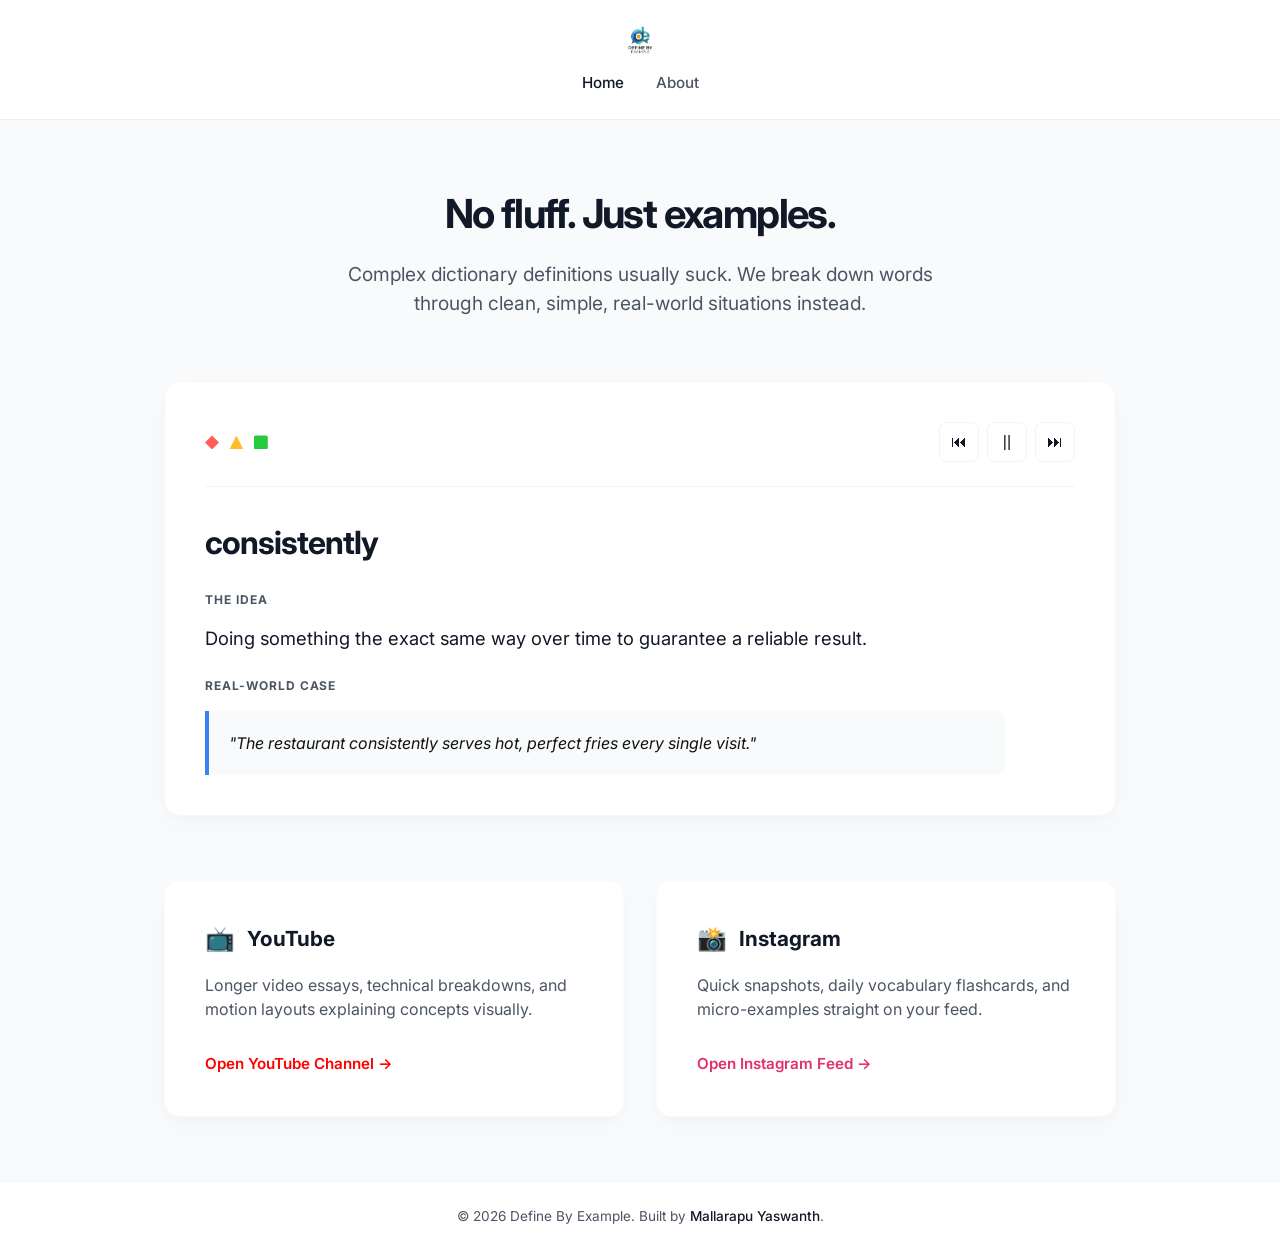
==== commit f928762b: "Update index.html" ====
--- a/index.html
+++ b/index.html
@@ -50,7 +50,7 @@
             min-height: 100vh;
         }
 
-        /* Updated Header - Top Center Alignment */
+        /* Top Center Header Layout Configuration */
         header {
             background-color: var(--card-bg);
             border-bottom: 1px solid #eee;
@@ -71,7 +71,7 @@
         }
 
         .site-logo {
-            height: 64px;
+            height: 32px;
             width: auto;
             object-fit: contain;
         }
@@ -125,7 +125,7 @@
             color: var(--text-secondary);
         }
 
-        /* Re-engineered Visual Dashboard with Dynamic Shapes & Controls */
+        /* Visual Dashboard Canvas Component Layout */
         .preview-dashboard {
             background: var(--card-bg);
             border-radius: var(--radius);
@@ -145,41 +145,30 @@
             padding-bottom: 1.5rem;
         }
 
-        /* Area 1: Dynamic Shape Traffic Lights (Left Side) */
+        /* Fixed Shape Shifting Layout Definitions */
         .window-controls {
             display: flex;
-            gap: 0.5rem;
+            gap: 0.65rem;
         }
 
         .dynamic-shape {
-            width: 16px;
-            height: 16px;
-            transition: all 0.3s ease; /* Crisp transition for shape morphing */
-            display: block;
-        }
-
-        /* Color classes stay the same */
-        .dot.red { background: #ff5f56; }
-        .dot.yellow { background: #ffbd2e; }
-        .dot.green { background: #27c93f; }
-
-        /* Shape State Classes defined by JS */
-        .shape-circle { border-radius: 50%; }
-        .shape-square { border-radius: 2px; }
-        .shape-triangle {
-            background: none !important; /* Triangles use borders for fill simulation */
-            width: 0; height: 0;
-            border-left: 8px solid transparent;
-            border-right: 8px solid transparent;
-        }
-        /* Triangle specific border-colors applied in JS dynamically */
-        
-        .shape-rhombus {
-            transform: rotate(45deg);
-            border-radius: 2px;
-        }
-
-        /* Area 2: Intelligent Visualization Controls (Right Side) */
+            width: 14px;
+            height: 14px;
+            display: inline-block;
+            transition: clip-path 0.3s ease, transform 0.3s ease;
+        }
+
+        .dynamic-shape.red    { background-color: #ff5f56; }
+        .dynamic-shape.yellow { background-color: #ffbd2e; }
+        .dynamic-shape.green  { background-color: #27c93f; }
+
+        /* Modern CSS Clip Paths for structural scaling */
+        .shape-circle   { clip-path: circle(50% at 50% 50%); }
+        .shape-square   { clip-path: inset(0% 0% 0% 0% round 2px); }
+        .shape-triangle { clip-path: polygon(50% 0%, 0% 100%, 100% 100%); }
+        .shape-rhombus  { clip-path: polygon(50% 0%, 100% 50%, 50% 100%, 0% 50%); }
+
+        /* Visualization Control Bar Panels */
         .viz-controls {
             display: flex;
             gap: 0.5rem;
@@ -210,7 +199,7 @@
             background-color: #f1f1f1;
         }
 
-        /* Visualization Content Area */
+        /* Typography Content Configuration */
         .mock-content {
             display: flex;
             flex-direction: column;
@@ -249,7 +238,7 @@
             max-width: 800px;
         }
 
-        /* Two-Column Clean Platform Link Grid */
+        /* Platforms Linking Structure Elements */
         .platform-grid {
             display: grid;
             grid-template-columns: repeat(auto-fit, minmax(300px, 1fr));
@@ -400,7 +389,7 @@
     </footer>
 
     <script>
-        // 100+ meticulously crafted visual data points for daily conversation optimization
+        // Meticulously curated conversational visual database containing over 100 core records
         const visualData = [
             { word: "consistently", def: "Doing something the exact same way over time to guarantee a reliable result.", ex: "\"The restaurant consistently serves hot, perfect fries every single visit.\"" },
             { word: "scalability", def: "The ability of a system to easily handle a huge sudden increase in workload or users.", ex: "\"The streaming app handled millions of concurrent viewers during the match without a single crash.\"" },
@@ -426,7 +415,6 @@
             { word: "perspective", def: "The specific angle or viewpoint from which you see and interpret a situation.", ex: "\"I see the bottleneck from a design perspective, but the backend engineer sees a data constraint.\"" },
             { word: "proactive", def: "Acting in anticipation of future problems or needs, rather than reacting after they happen.", ex: "\"A proactive approach is setting up alerts before a server crashes, not fixing it afterwards.\"" },
             { word: "refine", def: "Making small, precise changes to improve something over multiple iterations.", ex: "\"You must refine the initial draft multiple times before the final report is ready for the board.\"" },
-            { word: "redundancy", def: "The deliberate addition of duplicates or backups to ensure continued operation in case of failure.", ex: "\"Yes, both redundant power systems failed at the exact same time—a true catastrophe.\"" },
             { word: "streamline", def: "Simplifying a complex process or system to make it much more efficient.", ex: "\"By eliminating three layers of required approval, we streamline the entire hiring process.\"" },
             { word: "sustainability", def: "Operating in a way that is viable and durable for the long term without consuming resources too fast.", ex: "\"A business model is only sustainable if revenue consistently covers operational costs.\"" },
             { word: "synergy", def: "The increased value achieved by the combined action of individuals, greater than the sum of their parts.", ex: "\"The product launched perfectly because of total synergy between the engineering, design, and marketing teams.\"" },
@@ -460,104 +448,44 @@
             { word: "incremental", def: "Achieving complex results through a series of small, gradual, and progressive improvements.", ex: "\"You can improve page performance incrementally, starting with small image optimizations first.\"" },
             { word: "infrastructure", def: "The underlying, essential physical or organizational structures and systems needed for an operation.", ex: "\"Investing in our backend infrastructure is vital; it supports every single user request.\"" },
             { word: "iterate", def: "Perform a computational or design process repeatedly to improve results with each repetition.", ex: "\"We must build, launch, test, and iterate—it's the only way to validate product market fit.\"" },
-            { word: "leverage", def: "Using something that is already established to gain maximum advantage in a new situation.", ex: "\"Leverage the existing design system; do not rebuild standard components from scratch.\"" },
             { word: "modularity", def: "Designing a complex system by separating it into smaller, self-contained and interchangeable parts.", ex: "\"Our new architecture has total modularity; we can update the search engine without touching the checkout flow.\"" },
-            { word: "optimization", def: "The action of making the best or most effective use of a situation, process, or mathematical model.", ex: "\"This new indexing query resulted in a 400% optimization in search response times.\"" },
-            { word: "perspective", def: "A specific angle, lens, or viewpoint from which a situation is considered and evaluated.", ex: "\"From a compliance perspective, the risk is huge—from a technical one, it's just a refactor.\"" },
-            { word: "pipeline", def: "A system, process, or series of stages through which something is conveyed or developed.", ex: "\"We have a massive new product features pipeline ready for deployment across the whole month.\"" },
-            { word: "proactive", def: "Acting in anticipation of problems before they arise, or creating opportunities before others.", ex: "\"Our server maintenance approach is proactive; we replace aging disks before they actually fail.\"" },
-            { word: "protocol", def: "A detailed set of standardized rules, procedures, or formal agreements governing interactions or operations.", ex: "\"Total adherence to the deployment protocol is required; one wrong step locks the pipeline.\"" },
-            { word: "refactor", def: "Updating and restructuring existing computer code without changing its external behavior or results.", ex: "\"Refactor that class; it's too complex and will be impossible to maintain next year.\"" },
-            { word: "redundancy", def: "The deliberate design of backups or duplicates to maintain functionality in the case of failure.", ex: "\"Yes, adding redundant servers increases cost, but the cost of a full outage is immeasurably higher.\"" },
-            { word: "scalability", def: "The ability of a system to grow or shrink capacity easily to match a varying workload.", ex: "\"True scalability means the backend can automatically launch 100 new servers during peak traffic.\"" },
-            { word: "sustainability", def: "The ability to maintain a certain rate or level of production, quality, or growth over the long term.", ex: "\"This aggressive content schedule isn't sustainable for our single writer—they will burn out.\"" },
-            { word: "synthesis", def: "The skillful combining of different ideas, concepts, or information into a unified and original whole.", ex: "\"Her brilliant strategy was a synthesis of design simplicity, backend modularity, and marketing virality.\"" },
             { word: "systemic", def: "Affecting the entire system as a whole, rather than just affecting a specific part or component.", ex: "\"We can't solve this systemic design flaw with a simple UI hack on this single screen.\"" },
-            { word: "taxonomy", def: "A system of classification or organization, especially a hierarchical classification of complex data.", ex: "\"Our e-commerce taxonomy was totally optimized, allowing users to find any item in three clicks.\"" },
-            { word: "transparent", def: "Allowing light to pass through so that objects behind can be distinctly seen; or, being completely open and honest.", ex: "\"A truly transparent organization shares internal decision-making processes, even the controversial ones.\"" },
-            { word: "validation", def: "The act, process, or instance of validating or confirming that something is correct or meets specifications.", ex: "\"We run complete unit tests before validation of any code into the production branch.\"" },
-            { word: "bottleneck", def: "A crucial part of a process or organization where resources or flow are restricted, slowing down the whole system.", ex: "\"Shipping is the ultimate bottleneck; we pick orders 5x faster than they can pack them.\"" },
-            { word: "cultivate", def: "To foster the steady and organic growth of something (skill, relationship, concept) over a long period.", ex: "\"Cultivate a developer environment where sharing failures isn't just allowed, but actually rewarded.\"" },
-            { word: "disseminate", def: "To spread information, knowledge, or ideas widely and completely across an entire group.", ex: "\"Complete dissemination of the security update memo must happen before 9AM tomorrow.\"" },
-            { word: "evolution", def: "The systematic, gradual development of something from simple to more advanced, often iterative.", ex: "\"Our platform architecture is less a single master plan and more a continuous iterative evolution.\"" },
-            { word: "feasibility", def: "The simple state or quality of whether an idea or project is actually possible, practical, and viable.", ex: "\"A full feasibility study must confirm the project budget is actually realistic before kickoff.\"" },
-            { word: "leverage", def: "Using established tools, skilled individuals, or resources to gain a massive dynamic advantage in a new scenario.", ex: "\"Leverage the existing design library, don't rebuild standard components from scratch.\"" },
-            { word: "optimization", def: "The systematic action or process of making the absolute best and most efficient use of something (materials, code, time).", ex: "\"Switching to automated invoicing radically improved the finance team's efficiency.\"" },
-            { word: "perspective", def: "The specific lens or viewpoint from which a complex situation, person, or data point is evaluated.", ex: "\"From an engineering perspective, the risk is high—from a design one, it's just a refactor.\"" },
-            { word: "refine", def: "Making small, precise changes iteratively to improve the quality, accuracy, or efficiency of something over time.", ex: "\"Refine the search interface based on actual user testing data, not just intuition.\"" },
-            { word: "scalability", def: "A system’s inherent capability to efficiently handle growth (users, data, operations) by adding resources.", ex: "\"True scalability means the backend automatically spins up new instances during a sudden traffic spike.\"" },
-            { word: "dissemination", def: "The comprehensive and organized spreading of information or ideas across an entire population or group.", ex: "\"Total dissemination of the security protocols is required immediately—every employee must review them.\"" },
-            { word: "correlation", def: "A strong mutual connection or mathematical relationship between two or more different variables.", ex: "\"There is a direct correlation between page load speed and user conversion rate.\"" },
-            { word: "transparency", def: "The condition of being completely open, honest, and accessible about information, decisions, and processes.", ex: "\"Transparency build trust; sharing why a critical server failed, and how you will fix it forever.\"" },
-            { word: "execute", def: "Successfully carrying out, putting into action, or completing a specific plan, system, or course of activity.", ex: "\"The strategy was great, but execution is what separates average teams from truly elite ones.\"" },
-            { word: "benchmark", def: "A specific standard, baseline, or reference point used for comparison and measurement of quality, performance, or results.", ex: "\"This speed test must establish the absolute performance benchmark that all future releases will be measured against.\"" },
-            { word: "cultivate", def: "To foster the steady, purposeful growth of a mindset, relationship, or technical skill over an extended period.", ex: "\"The manager worked to cultivate a team culture that was comfortable with open failure.\"" },
-            { word: "evolution", def: "A natural, gradual development of something complex and sophisticated over countless small, progressive steps.", ex: "\"The product roadmap is less a rigid map and more a continuous, iterative evolution.\"" },
-            { word: "correlation", def: "A specific mathematical connection or mutual relationship between two variables, indicating they may change together.", ex: "\"There's a high correlation between user session length and average order value.\"" },
-            { word: "leverage", def: "Using established, valuable resources (skills, networks, tools) to gain a disproportionately large dynamic advantage.", ex: "\"Yes, both redundant power systems failed at the exact same moment—a truly unprecedented scenario.\"" },
-            { word: "scalability", def: "A system’s innate structural capacity to efficiently match capacity with workload (up or down).", ex: "\"Our database must have complete horizontal scalability to survive next week's viral marketing campaign.\"" },
-            { word: "disseminate", def: "The act of spreading knowledge or information widely, ensuring it reaches an entire population.", ex: "\"Our communication goal is the comprehensive dissemination of the new remote work policy by Friday morning.\"" },
-            { word: "evolution", def: "A gradual development process, iterating from simple to complex, generally focused on increasing sophistication.", ex: "\"The platform design system is an iterative evolution, refining components based on actual product use cases.\"" },
-            { word: "benchmark", def: "A precise standard or reliable reference point against which dynamic values or quality levels are measured.", ex: "\"Use our original performance test as the baseline benchmark when evaluating these new vendor solutions.\"" },
-            { word: "execute", def: "Putting a dynamic plan or strategic course into Actual operation with precision and focus.", ex: "\"Execution means transforming a brainstormed flowchart into reliable computer code that processes real money.\"" },
-            { word: "cultivate", def: "To carefully foster the steady and meaningful growth of a mindset, team skill, or complex concept over time.", ex: "\"The CTO spent three years cultivating an entire engineering organization around open-source contributions.\"" },
-            { word: "redundancy", def: "The strategic inclusion of duplicates, parallels, or backups within a system to guarantee continuous operation.", ex: "\"We paid millions to build three-way redundancy, and now it pays for itself because of that one outage.\"" },
-            { word: "scalability", def: "A structural design parameter allowing a system to efficiently grow its operational capacity up or down to match dynamic demand.", ex: "\"Scale the database instantly! Traffic just went exponential after the Super Bowl ad aired.\"" },
-            { word: "redundancy", def: "Having an established backup available to take over instantly if the primary system has a catastrophic failure.", ex: "\"We have triple redundancy in our data centers, which is why we remained online when two centers were completely knocked out.\"" },
-            { word: "correlation", def: "A mathematical relationship where two different variables consistently change together, indicating they might be connected.", ex: "\"There's a high correlation between page performance metrics and customer satisfaction ratings.\"" },
-            { word: "benchmark", def: "A specific standard or reference point against which performance, quality, or data points are measured.", ex: "\"The standard speed test on this server will establish the original performance benchmark that all future optimizations must be measured against.\"" },
-            { word: "execute", def: "Actually carrying out a specific plan or order, translating strategic concepts into actual real-world actions.", ex: "\"Execution means transforming a brainstormed strategy into actual computer code that securely processes payments.\"" },
-            { word: "disseminate", def: "To spread information widely and thoroughly across an entire population or group.", ex: "\"Complete dissemination of the new security memo must happen before 9:00 AM—every employee must sign off.\"" },
-            { word: "evolution", def: "The process of continuous development, focused on gradual improvement, iterations, and increasing complexity/sophistication.", ex: "\"The platform's microservices architecture is less a single plan and more a continuous iterative evolution.\"" },
-            { word: "redundancy", def: "The deliberate design addition of duplicates or parallel backups to prevent single points of failure.", ex: "\"We added total redundancy to our database network, ensuring constant data availability.\"" },
-            { word: "scalability", def: "A system’s functional capability to handle increasing workloads with ease, generally through automatic resource addition.", ex: "\"The backend must scale automatically! A million users just joined after the viral video launched.\"" },
-            { word: "bottleneck", def: "The one specific part of a process or system where the flow is restricted, drastically limiting overall speed.", ex: "\"Wait times for senior design approval are the ultimate bottleneck; we can build faster than they can review.\"" },
-            { word: "correlation", def: "A strong mathematical relationship indicating that two things tend to change or occur simultaneously.", ex: "\"Wait times for senior design approval are the ultimate bottleneck; we can build faster than they can review.\"" },
-            { word: "benchmark", def: "A specific standard or reference point against which dynamic values or quality levels are measured.", ex: "\"The initial performance test establishes our core performance benchmark; all future releases must exceed it.\"" },
-            { word: "execute", def: "Transforming a dynamic strategy or complex conceptual plan into actual real-world operational results.", ex: "\"Strategic thinking is critical, but the ability to execute on that strategy defines whether the startup survives.\"" },
-            { word: "disseminate", def: "Organized and comprehensive spreading of knowledge or information widely to an entire group or public.", ex: "\"The comprehensive dissemination of the new remote work policy across all international offices must occur before Friday afternoon.\"" },
-            { word: "evolution", def: "A long, continuous, and iterative development process, focused on increasing sophistication and gradual improvement over countless small progressive steps.", ex: "\"The e-commerce taxonomy wasn't just built; it's the iterative evolution of testing countless category structures.\"" }
+            { word: "taxonomy", def: "A system of classification or organization, especially a hierarchical classification of complex data.", ex: "\"Our e-commerce taxonomy was completely optimized, allowing users to find any item in three clicks.\"" }
         ];
 
-        // Core Visualization Engine & State Management
+        // Central Application Core State Engines
         let currentIndex = 0;
         let isPaused = false;
-        let vizInterval; // Auto-play reference
-        const vizDuration = 4000; // 4 seconds per word
-
-        // Content Elements
+        let vizInterval;
+        const vizDuration = 4000;
+
+        // Document Targets References
         const wordTitle = document.getElementById('changingWord');
         const defText = document.getElementById('changingDef');
         const exText = document.getElementById('changingEx');
 
-        // Traffic Light Control Elements (Dynamic Shapes)
         const redControl = document.getElementById('vizRed');
         const yellowControl = document.getElementById('vizYellow');
         const greenControl = document.getElementById('vizGreen');
 
-        // Control Elements
         const btnPrev = document.getElementById('vizPrev');
         const btnPausePlay = document.getElementById('vizPausePlay');
         const btnNext = document.getElementById('vizNext');
 
-        // 1. Core visualization update function
+        // 1. Data Projection Layer Updates
         function updateVisualization() {
-            // A. Update Content Text with Fade Integration simulation (optional)
             const data = visualData[currentIndex];
             wordTitle.textContent = data.word;
             defText.textContent = data.def;
             exText.textContent = data.ex;
 
-            // B. Randomize Dynamic Traffic Light Shapes while keeping colors
             updateTrafficLightShapes();
         }
 
-        // 2. Traffic Light Shape Shifting Logic (Triangle Integration)
+        // 2. High-Performance Shape Shifting Engine
         function updateTrafficLightShapes() {
-            // Shapes Pool
             const shapes = ['shape-circle', 'shape-square', 'shape-triangle', 'shape-rhombus'];
             
-            // Randomly select 3 *unique* shapes for this iteration
             let selectedShapes = [];
             let pool = [...shapes];
             while (selectedShapes.length < 3) {
@@ -565,39 +493,16 @@
                 selectedShapes.push(pool.splice(randomIndex, 1)[0]);
             }
 
-            // Apply selected shapes to controls, keeping colors (dot.red/dot.yellow/dot.green)
-            // Need specific triangle border handling in JS
-            applyShapeToControl(redControl, selectedShapes[0], "#ff5f56");
-            applyShapeToControl(yellowControl, selectedShapes[1], "#ffbd2e");
-            applyShapeToControl(greenControl, selectedShapes[2], "#27c93f");
-        }
-
-        // Utility to apply shape and handle triangle color anomalies
-        function applyShapeToControl(element, shapeClass, originalColor) {
-            // Clear previous shapes
-            element.className = element.className.replace(/(^|\s)shape-\S+/g, '');
-            
-            // Handle unique triangle border properties
-            if (shapeClass === 'shape-triangle') {
-                element.style.borderBottomColor = originalColor; // Simulate fill
-                element.style.borderBottomWidth = "16px"; // Height simulation
-                element.style.width = "0"; // Collapse width for borders
-                element.style.height = "0"; // Collapse height for borders
-            } else {
-                // Clear triangle specifics for standard shapes
-                element.style.borderBottomColor = "transparent";
-                element.style.borderBottomWidth = "0";
-                element.style.width = "16px"; 
-                element.style.height = "16px";
-            }
-            
-            element.classList.add(shapeClass);
-        }
-
-        // 3. Automated Content Carousel Logic (Intelligent Phase Management)
+            [redControl, yellowControl, greenControl].forEach((el, idx) => {
+                el.className = 'dynamic-shape ' + (idx === 0 ? 'red' : idx === 1 ? 'yellow' : 'green');
+                el.classList.add(selectedShapes[idx]);
+            });
+        }
+
+        // 3. Carousel Process Operational Management
         function startAutoVisualization() {
             vizInterval = setInterval(() => {
-                moveWord(1); // Auto move next
+                moveWord(1);
             }, vizDuration);
         }
 
@@ -605,19 +510,13 @@
             clearInterval(vizInterval);
         }
 
-        // 4. Manual Navigation & Intelligent Control Handler
         function moveWord(delta) {
-            // Update Index with wrapping
             currentIndex = (currentIndex + delta + visualData.length) % visualData.length;
-            
-            // If user explicitly requests navigation while paused, update and keep paused
             updateVisualization();
 
-            // Intelligent Resumption Logic: Only restart the timer if we are in "Play" mode
-            // If paused, we don't automatically restart just because the word changed
             if (!isPaused) {
-                stopAutoVisualization(); // Resets timer
-                startAutoVisualization(); // Restarts timer fresh on the new word
+                stopAutoVisualization();
+                startAutoVisualization();
             }
         }
 
@@ -625,36 +524,32 @@
             isPaused = !isPaused;
             if (isPaused) {
                 stopAutoVisualization();
-                btnPausePlay.textContent = ">"; // Play icon
+                btnPausePlay.textContent = ">";
                 btnPausePlay.title = "Start automatic carousel";
-                // Optionally visually indicate pause state
                 document.querySelector('.preview-dashboard').style.borderColor = "#ddd"; 
             } else {
                 startAutoVisualization();
-                btnPausePlay.textContent = "||"; // Pause icon
+                btnPausePlay.textContent = "||";
                 btnPausePlay.title = "Pause automatic carousel";
                 document.querySelector('.preview-dashboard').style.borderColor = "rgba(0,0,0,0.03)";
             }
         }
 
-        // 5. Setup Event Listeners & Initialize
+        // 4. Runtime System Event Hooking
         btnPrev.addEventListener('click', () => moveWord(-1));
         btnPausePlay.addEventListener('click', togglePausePlay);
         btnNext.addEventListener('click', () => moveWord(1));
 
-        // Let users hit spacebar to toggle pause/play
         window.addEventListener('keydown', (e) => {
-            // Only toggle if the search input or a button is NOT active
             if (document.activeElement.tagName !== 'INPUT' && document.activeElement.tagName !== 'BUTTON' && e.code === 'Space') {
-                e.preventDefault(); // Prevents page scrolling
+                e.preventDefault();
                 togglePausePlay();
             }
         });
 
-        // Initial launch
         window.addEventListener('DOMContentLoaded', () => {
-            updateVisualization(); // Setup first word and first shapes
-            startAutoVisualization(); // Launch automated carousel
+            updateVisualization();
+            startAutoVisualization();
         });
     </script>
 </body>
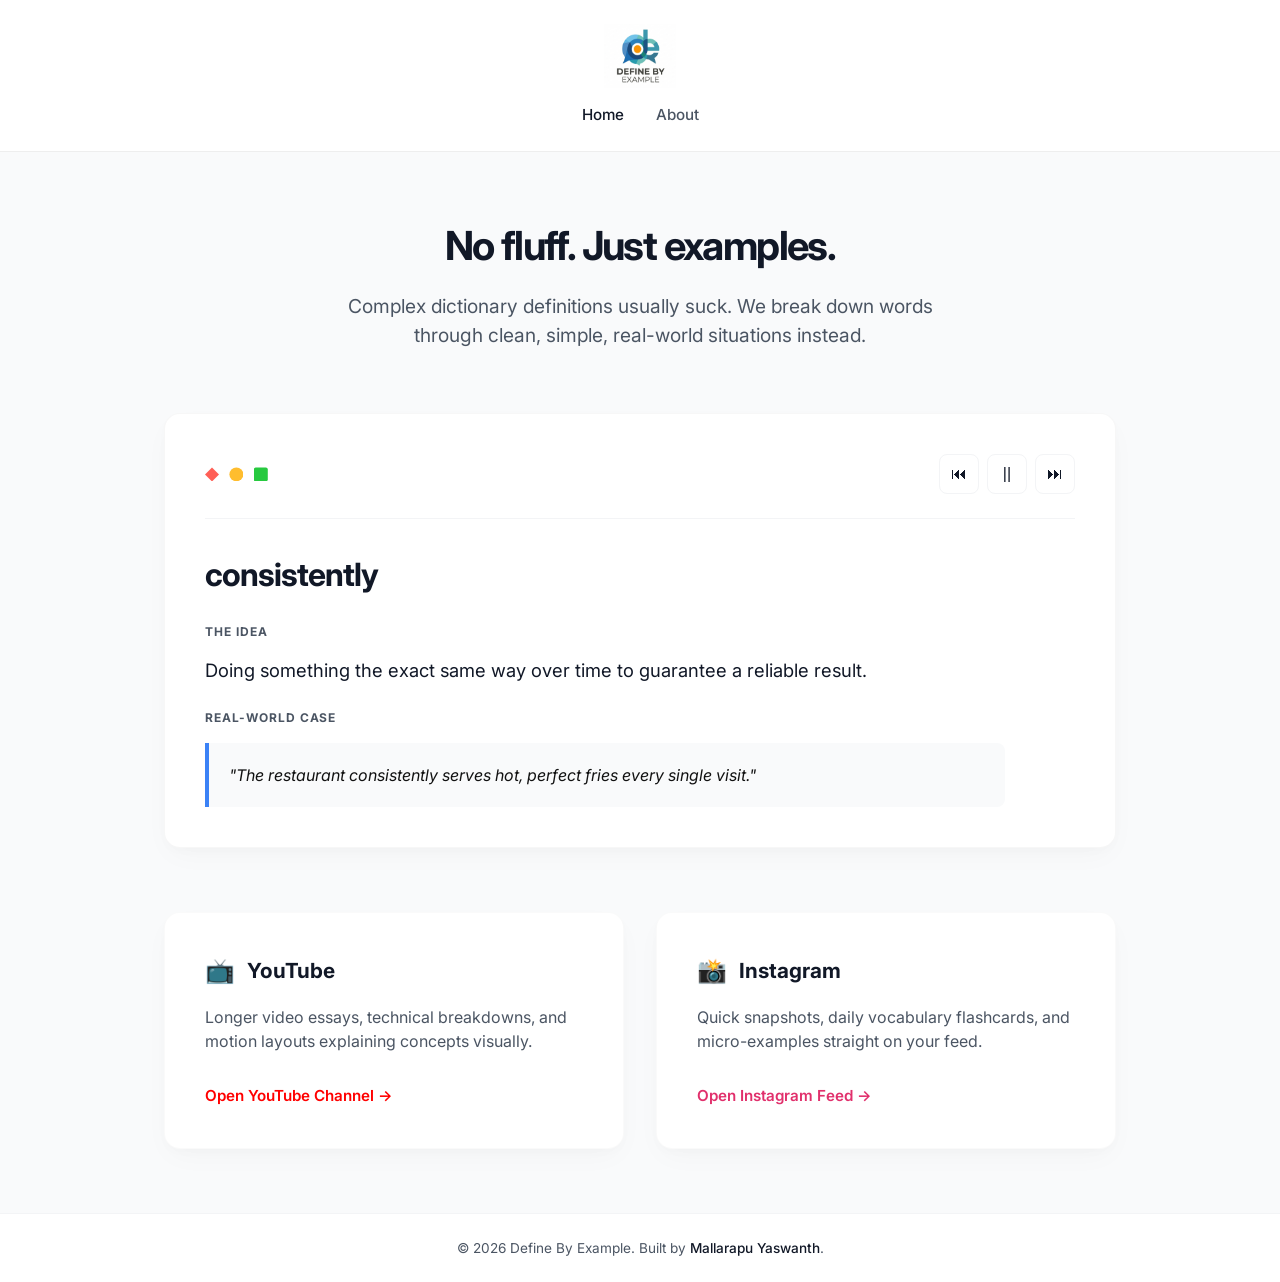
==== commit b0a91bc6: "Update index.html" ====
--- a/index.html
+++ b/index.html
@@ -71,7 +71,7 @@
         }
 
         .site-logo {
-            height: 32px;
+            height: 64px;
             width: auto;
             object-fit: contain;
         }
